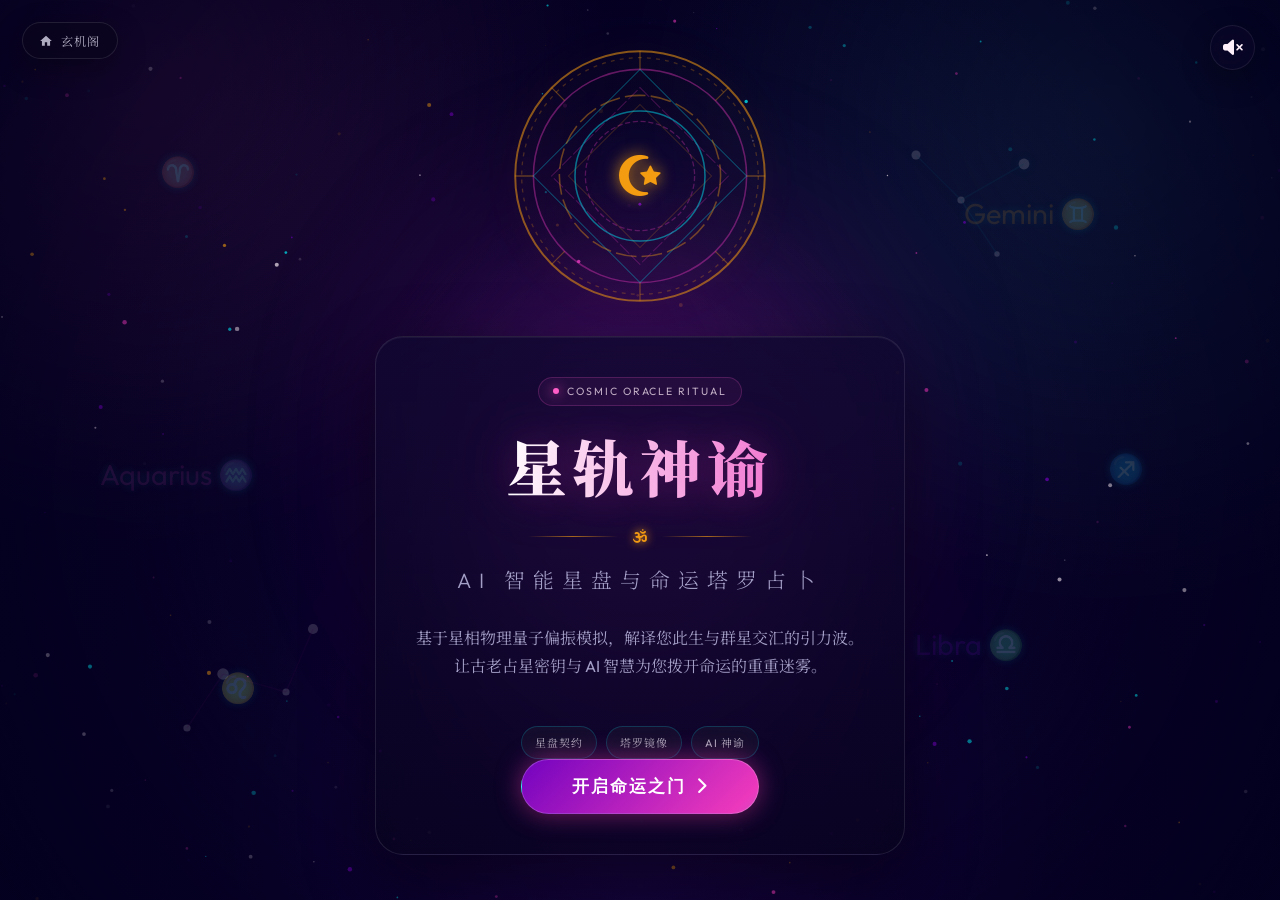
==== ai-fortune-teller/index.html @ 3effa8a4 "Add plain-language 说人话 section with probability answers Introduce shared PlainSpeak module that turn" ====
<!DOCTYPE html>
<html lang="zh-CN">
<head>
    <meta charset="UTF-8">
    <meta name="viewport" content="width=device-width, initial-scale=1.0">
    <title>星轨神谕 | AI 宇宙运势与命运之门</title>
    <!-- Google Fonts for premium typography -->
    <link rel="preconnect" href="https://fonts.googleapis.com">
    <link rel="preconnect" href="https://fonts.gstatic.com" crossorigin>
    <link href="https://fonts.googleapis.com/css2?family=Cinzel:wght@400;600;800;900&family=Noto+Serif+SC:wght@300;500;700;900&family=Outfit:wght@300;400;600;700&display=swap" rel="stylesheet">
    <!-- FontAwesome for mystical icons -->
    <link rel="stylesheet" href="https://cdnjs.cloudflare.com/ajax/libs/font-awesome/6.4.0/css/all.min.css">
    <link rel="stylesheet" href="../assets/shared-ui.css">
    <link rel="stylesheet" href="style.css">
    <link rel="stylesheet" href="../assets/atmosphere.css">
    <link rel="stylesheet" href="../assets/themes.css">
    <link rel="stylesheet" href="../assets/plain-speak.css">
</head>
<body class="theme-oracle">
    <!-- Background Canvas for Particles -->
    <canvas id="particle-canvas"></canvas>
    <div id="page-spotlight" aria-hidden="true"></div>
    <!-- Back to Home -->
    <a href="../index.html" class="back-home-btn" title="返回玄机阁主页">
        <svg width="14" height="14" viewBox="0 0 24 24" fill="currentColor"><path d="M10 20v-6h4v6h5v-8h3L12 3 2 12h3v8z"/></svg>
        <span>玄机阁</span>
    </a>

    <!-- Sound Toggle -->
    <div class="audio-control" id="audio-toggle" title="开启/关闭背景音乐">
        <i class="fa-solid fa-volume-xmark"></i>
    </div>

    <!-- Main Container -->
    <main class="app-container">

        <!-- 1. LANDING SCREEN (Premium Interactive Masterpiece) -->
        <section class="screen active" id="screen-landing">
            <!-- Floating Zodiac Runes in background -->
            <div class="floating-runes-container">
                <div class="floating-rune">♈</div>
                <div class="floating-rune"> Gemini ♊</div>
                <div class="floating-rune">♌</div>
                <div class="floating-rune"> Libra ♎</div>
                <div class="floating-rune">♐</div>
                <div class="floating-rune"> Aquarius ♒</div>
            </div>

            <!-- Floating Constellations in Background -->
            <div class="constellations-background">
                <svg class="constellation-svg c1" viewBox="0 0 100 100">
                    <circle cx="20" cy="25" r="2.5" fill="#fff" class="star-glow" />
                    <circle cx="45" cy="50" r="2" fill="#fff" />
                    <circle cx="80" cy="30" r="3" fill="#fff" class="star-glow" />
                    <circle cx="65" cy="80" r="1.5" fill="#fff" />
                    <line x1="20" y1="25" x2="45" y2="50" stroke="rgba(0, 242, 254, 0.25)" stroke-width="0.8" />
                    <line x1="45" y1="50" x2="80" y2="30" stroke="rgba(0, 242, 254, 0.25)" stroke-width="0.8" />
                    <line x1="45" y1="50" x2="65" y2="80" stroke="rgba(0, 242, 254, 0.25)" stroke-width="0.8" />
                </svg>
                <svg class="constellation-svg c2" viewBox="0 0 100 100">
                    <circle cx="15" cy="75" r="2" fill="#fff" />
                    <circle cx="35" cy="45" r="3.2" fill="#fff" class="star-glow" />
                    <circle cx="70" cy="55" r="2" fill="#fff" />
                    <circle cx="85" cy="20" r="2.8" fill="#fff" class="star-glow" />
                    <line x1="15" y1="75" x2="35" y2="45" stroke="rgba(236, 56, 188, 0.25)" stroke-width="0.8" />
                    <line x1="35" y1="45" x2="70" y2="55" stroke="rgba(236, 56, 188, 0.25)" stroke-width="0.8" />
                    <line x1="70" y1="55" x2="85" y2="20" stroke="rgba(236, 56, 188, 0.25)" stroke-width="0.8" />
                </svg>
            </div>

            <div class="glow-orb" id="landing-orb"></div>
            
            <div class="content-wrapper text-center">
                <!-- Giant interactive mystical stargate compass -->
                <div class="mystic-stargate" id="landing-stargate">
                    <svg viewBox="0 0 200 200" class="stargate-svg">
                        <!-- Outer gold border -->
                        <circle cx="100" cy="100" r="96" fill="none" stroke="rgba(243, 156, 18, 0.55)" stroke-width="1.5" />
                        <circle cx="100" cy="100" r="91" fill="none" stroke="rgba(243, 156, 18, 0.25)" stroke-width="1" stroke-dasharray="3 4" />
                        
                        <!-- Zodiac Divisions -->
                        <circle cx="100" cy="100" r="82" fill="none" stroke="rgba(236, 56, 188, 0.4)" stroke-width="1.2" />
                        <path d="M100,4 L100,18 M100,182 L100,196 M4,100 L18,100 M182,100 L196,100 M32,32 L42,42 M168,168 L158,158 M32,168 L42,158 M168,32 L158,42" stroke="rgba(243, 156, 18, 0.35)" stroke-width="1" />
                        
                        <!-- Nested Star Constellations -->
                        <polygon points="100,18 182,100 100,182 18,100" fill="none" stroke="rgba(0, 242, 254, 0.3)" stroke-width="0.8" />
                        <polygon points="100,32 168,100 100,168 32,100" fill="none" stroke="rgba(236, 56, 188, 0.25)" stroke-width="0.8" stroke-dasharray="10 2" />
                        <polygon points="100,45 155,100 100,155 45,100" fill="none" stroke="rgba(243, 156, 18, 0.2)" stroke-width="0.8" />
                        
                        <!-- Inner magical wheel -->
                        <circle cx="100" cy="100" r="62" fill="none" stroke="rgba(243, 156, 18, 0.4)" stroke-width="1.2" stroke-dasharray="16 4" />
                        <circle cx="100" cy="100" r="50" fill="none" stroke="rgba(0, 242, 254, 0.45)" stroke-width="1.2" />
                        <circle cx="100" cy="100" r="42" fill="none" stroke="rgba(236, 56, 188, 0.3)" stroke-width="1" stroke-dasharray="4 2" />
                    </svg>
                    <!-- Mystic rotating central core icon -->
                    <div class="stargate-core">
                        <i class="fa-solid fa-star-and-crescent"></i>
                    </div>
                </div>

                <!-- Glassmorphic Landing Card -->
                <div class="landing-glass-card fade-in-up">
                    <div class="page-kicker"><span class="dot"></span> COSMIC ORACLE RITUAL</div>
                    <h1 class="mystic-title">星轨神谕</h1>
                    
                    <!-- Decorative separator -->
                    <div class="mystic-separator">
                        <span class="sep-line"></span>
                        <i class="fa-solid fa-om sep-star"></i>
                        <span class="sep-line"></span>
                    </div>

                    <p class="mystic-subtitle">AI 智能星盘与命运塔罗占卜</p>
                    <div class="mystic-desc">
                        基于星相物理量子偏振模拟，解译您此生与群星交汇的引力波。<br>
                        让古老占星密钥与 AI 智慧为您拨开命运的重重迷雾。
                    </div>
                    <div class="feature-chips">
                        <span class="feature-chip">星盘契约</span>
                        <span class="feature-chip">塔罗镜像</span>
                        <span class="feature-chip">AI 神谕</span>
                    </div>
                    <button class="btn btn-mystic animate-pulse" id="btn-enter">
                        <span>开启命运之门</span>
                        <i class="fa-solid fa-chevron-right"></i>
                    </button>
                </div>
            </div>
        </section>

        <!-- 2. INPUT SCREEN -->
        <section class="screen" id="screen-input">
            <div class="content-wrapper">
                <div class="glass-card fade-in-up">
                    <div class="card-header">
                        <h2>星盘契约</h2>
                        <p class="card-subtitle">请留下您的印记，以便AI读取对应的宇宙频率</p>
                    </div>
                    <form id="fortune-form" autocomplete="off">
                        <div class="form-grid">
                            <!-- Name Input -->
                            <div class="input-group">
                                <label for="user-name">您的称呼</label>
                                <div class="input-wrapper">
                                    <i class="fa-regular fa-user input-icon"></i>
                                    <input type="text" id="user-name" placeholder="输入名字或代号" required>
                                </div>
                            </div>
                            
                            <!-- Birthdate Input -->
                            <div class="input-group">
                                <label for="birth-date">诞生之日</label>
                                <div class="input-wrapper">
                                    <i class="fa-regular fa-calendar-days input-icon"></i>
                                    <input type="date" id="birth-date" required>
                                </div>
                                <div class="zodiac-badge" id="zodiac-badge">
                                    <span id="zodiac-text">自动测算星轨...</span>
                                </div>
                            </div>
                        </div>

                        <!-- Optional question -->
                        <div class="input-group">
                            <label for="user-question">具体想问的事（可选）</label>
                            <div class="input-wrapper">
                                <i class="fa-regular fa-comment-dots input-icon"></i>
                                <input type="text" id="user-question" placeholder="例如：我今年会不会遇到真爱？">
                            </div>
                        </div>

                        <!-- Focus Area Selection -->
                        <div class="input-group focus-group">
                            <label>追寻之问（选择您最想探寻的运势领域）</label>
                            <div class="focus-selector">
                                <div class="focus-option active" data-category="general">
                                    <i class="fa-solid fa-yin-yang"></i>
                                    <span>综合运势</span>
                                </div>
                                <div class="focus-option" data-category="love">
                                    <i class="fa-solid fa-heart"></i>
                                    <span>恋爱情感</span>
                                </div>
                                <div class="focus-option" data-category="career">
                                    <i class="fa-solid fa-briefcase"></i>
                                    <span>事业学业</span>
                                </div>
                                <div class="focus-option" data-category="wealth">
                                    <i class="fa-solid fa-coins"></i>
                                    <span>财富走势</span>
                                </div>
                                <div class="focus-option" data-category="health">
                                    <i class="fa-solid fa-heart-pulse"></i>
                                    <span>健康指引</span>
                                </div>
                            </div>
                        </div>

                        <!-- Submit Button -->
                        <div class="form-actions text-center">
                            <button type="submit" class="btn btn-primary btn-glow" id="btn-submit">
                                <span>召唤星轨神谕</span>
                                <i class="fa-solid fa-infinity"></i>
                            </button>
                        </div>
                    </form>
                </div>
            </div>
        </section>

        <!-- 2.5 TALISMAN DRAWING SCREEN (New Interactive Drawing Step) -->
        <section class="screen" id="screen-draw">
            <div class="content-wrapper">
                <div class="glass-card drawing-card fade-in-up text-center">
                    <div class="card-header">
                        <h2>手书契印</h2>
                        <p class="card-subtitle">请凭直觉在圆盘中画出您的命运符号（画完才会激发光芒）</p>
                    </div>
                    
                    <!-- Large Canvas Drawing Area -->
                    <div class="talisman-canvas-wrapper">
                        <canvas id="drawing-canvas" class="drawing-canvas"></canvas>
                        <!-- Astro decorative guidewheels -->
                        <div class="canvas-guide-ring"></div>
                        <div class="canvas-center-cross"></div>
                    </div>

                    <div class="drawing-actions">
                        <button class="btn btn-secondary" id="btn-clear-canvas">
                            <i class="fa-solid fa-eraser"></i>
                            <span>重置符印</span>
                        </button>
                        <button class="btn btn-primary btn-glow" id="btn-confirm-canvas">
                            <span>灌注星能并召唤</span>
                            <i class="fa-solid fa-bolt"></i>
                        </button>
                    </div>
                </div>
            </div>
        </section>

        <!-- 3. LOADING SCREEN -->
        <section class="screen" id="screen-loading">
            <div class="content-wrapper text-center">
                <div class="loading-ritual">
                    <div class="magic-circle">
                        <!-- SVG magical path for beautiful rotating lines -->
                        <svg viewBox="0 0 200 200" width="200" height="200">
                            <circle cx="100" cy="100" r="90" fill="none" stroke="rgba(236, 56, 188, 0.4)" stroke-width="1.5" stroke-dasharray="10 5" />
                            <circle cx="100" cy="100" r="75" fill="none" stroke="rgba(115, 3, 192, 0.6)" stroke-width="1.5" stroke-dasharray="30 10 10 10" />
                            <circle cx="100" cy="100" r="60" fill="none" stroke="rgba(0, 242, 254, 0.5)" stroke-width="1" />
                            <!-- Pentagram or hexagram-like visual paths -->
                            <polygon points="100,25 165,137 35,137" fill="none" stroke="rgba(253, 239, 249, 0.3)" stroke-width="1" />
                            <polygon points="100,175 35,63 165,63" fill="none" stroke="rgba(253, 239, 249, 0.3)" stroke-width="1" />
                        </svg>
                        <div class="magic-core">
                            <i class="fa-solid fa-atom animate-spin-slow"></i>
                        </div>
                    </div>
                </div>
                
                <h3 class="loading-title">正在呼唤星辰...</h3>
                
                <div class="loading-console">
                    <div class="console-line">Ready to trace astronomical strings...</div>
                    <div class="console-line" id="console-dynamic">Initialization sequence completed.</div>
                </div>
            </div>
        </section>

        <!-- 4. RESULTS SCREEN -->
        <section class="screen" id="screen-results">
            <div class="content-wrapper results-wrapper">
                
                <!-- Main Card Layout Grid -->
                <div class="results-grid">
                    
                    <!-- Left Column: Astro Stats & Key Attributes -->
                    <div class="result-card glass-card side-panel fade-in-left">
                        <div class="zodiac-badge-large" id="res-zodiac-icon">
                            <i class="fa-solid fa-cloud-moon"></i>
                        </div>
                        <h2 class="res-user-title"><span id="res-name">探索者</span> 的星轨印记</h2>
                        <p class="res-subtitle"><span id="res-zodiac-name">白羊座</span> • <span id="res-category-name">综合运势</span></p>
                        
                        <hr class="mystic-divider">
                        
                        <!-- Lucky attributes -->
                        <div class="lucky-items">
                            <div class="lucky-item">
                                <span class="label">守护星</span>
                                <span class="val" id="res-ruler">火星</span>
                            </div>
                            <div class="lucky-item">
                                <span class="label">幸运色</span>
                                <span class="val" id="res-color">绯红</span>
                            </div>
                            <div class="lucky-item">
                                <span class="label">星轨指数</span>
                                <span class="val text-glow" id="res-number">88%</span>
                            </div>
                        </div>

                        <hr class="mystic-divider">

                        <!-- Rating bars with glows -->
                        <div class="rating-section">
                            <h3 class="section-title">今日能量共鸣</h3>
                            
                            <div class="rating-bar-group">
                                <div class="rating-header">
                                    <span>恋爱情感</span>
                                    <span id="rate-love-val">★★★★☆</span>
                                </div>
                                <div class="bar-bg"><div class="bar-fill" id="rate-love-bar" style="width: 80%"></div></div>
                            </div>
                            
                            <div class="rating-bar-group">
                                <div class="rating-header">
                                    <span>事业学业</span>
                                    <span id="rate-career-val">★★★★★</span>
                                </div>
                                <div class="bar-bg"><div class="bar-fill" id="rate-career-bar" style="width: 100%"></div></div>
                            </div>
                            
                            <div class="rating-bar-group">
                                <div class="rating-header">
                                    <span>财富走势</span>
                                    <span id="rate-wealth-val">★★★☆☆</span>
                                </div>
                                <div class="bar-bg"><div class="bar-fill" id="rate-wealth-bar" style="width: 60%"></div></div>
                            </div>
                            
                            <div class="rating-bar-group">
                                <div class="rating-header">
                                    <span>身体健康</span>
                                    <span id="rate-health-val">★★★★☆</span>
                                </div>
                                <div class="bar-bg"><div class="bar-fill" id="rate-health-bar" style="width: 75%"></div></div>
                            </div>
                        </div>
                    </div>

                    <!-- Center Column: Tarot Draw Section -->
                    <div class="result-card glass-card tarot-panel text-center fade-in-up">
                        <h3 class="section-title"><i class="fa-solid fa-cards"></i> 命运之镜 • 塔罗指引</h3>
                        <p class="section-subtitle">随机抽取的共鸣塔罗牌，预示当前能量状态</p>
                        
                        <!-- 3-Card Selection Container (3D Flip Effects) -->
                        <div class="tarot-cards-selection" id="tarot-cards-group">
                            <!-- Card 1 -->
                            <div class="tarot-card-container" data-card-index="0">
                                <div class="tarot-card">
                                    <div class="tarot-card-back">
                                        <div class="card-back-pattern">
                                            <div class="tarot-logo">
                                                <i class="fa-solid fa-wand-magic-sparkles"></i>
                                            </div>
                                        </div>
                                    </div>
                                    <div class="tarot-card-front">
                                        <div class="tarot-image-placeholder">
                                            <!-- Procedural Canvas -->
                                        </div>
                                        <div class="tarot-info">
                                            <h4>卡牌 I</h4>
                                            <span class="tarot-state">正位</span>
                                        </div>
                                    </div>
                                </div>
                            </div>
                            
                            <!-- Card 2 -->
                            <div class="tarot-card-container" data-card-index="1">
                                <div class="tarot-card">
                                    <div class="tarot-card-back">
                                        <div class="card-back-pattern">
                                            <div class="tarot-logo">
                                                <i class="fa-solid fa-wand-magic-sparkles"></i>
                                            </div>
                                        </div>
                                    </div>
                                    <div class="tarot-card-front">
                                        <div class="tarot-image-placeholder">
                                            <!-- Procedural Canvas -->
                                        </div>
                                        <div class="tarot-info">
                                            <h4>卡牌 II</h4>
                                            <span class="tarot-state">正位</span>
                                        </div>
                                    </div>
                                </div>
                            </div>

                            <!-- Card 3 -->
                            <div class="tarot-card-container" data-card-index="2">
                                <div class="tarot-card">
                                    <div class="tarot-card-back">
                                        <div class="card-back-pattern">
                                            <div class="tarot-logo">
                                                <i class="fa-solid fa-wand-magic-sparkles"></i>
                                            </div>
                                        </div>
                                    </div>
                                    <div class="tarot-card-front">
                                        <div class="tarot-image-placeholder">
                                            <!-- Procedural Canvas -->
                                        </div>
                                        <div class="tarot-info">
                                            <h4>卡牌 III</h4>
                                            <span class="tarot-state">正位</span>
                                        </div>
                                    </div>
                                </div>
                            </div>
                        </div>
                        
                        <p class="tarot-prompt" id="tarot-prompt-text">感应内心共鸣，点击选择一张命运塔罗</p>
                    </div>

                    <!-- Right Column: AI Oracle Output -->
                    <div class="result-card glass-card oracle-panel fade-in-right">
                        <div class="panel-header">
                            <i class="fa-solid fa-microchip"></i>
                            <h3>AI 命运神谕</h3>
                        </div>
                        <div class="oracle-output-container">
                            <div class="plain-speak-wrap" id="plain-speak-output"></div>
                            <!-- Typewriter effect content container -->
                            <div class="oracle-text" id="oracle-text-output"></div>
                            <span class="cursor" id="oracle-cursor">|</span>
                        </div>
                    </div>
                </div>

                <!-- Footer Operations -->
                <div class="results-actions text-center fade-in-up">
                    <button class="btn btn-secondary" id="btn-restart">
                        <i class="fa-solid fa-arrow-rotate-left"></i>
                        <span>重新测算</span>
                    </button>
                    <button class="btn btn-primary btn-glow" id="btn-share">
                        <i class="fa-solid fa-share-nodes"></i>
                        <span>保存星轨印记</span>
                    </button>
                </div>
            </div>
        </section>

    </main>

    <!-- Background music loader (Mystical cosmic pad/ambient loop) -->
    <audio id="bg-music" loop src="https://www.soundhelix.com/examples/mp3/SoundHelix-Song-1.mp3" preload="auto"></audio>

    <script src="../assets/atmosphere.js"></script>
    <script src="../assets/plain-speak.js"></script>
    <script src="particles.js"></script>
    <script src="app.js"></script>
</body>
</html>
---- assets/shared-ui.css ----
.back-home-btn {
    position: fixed;
    top: 22px;
    left: 22px;
    z-index: 120;
    display: inline-flex;
    align-items: center;
    gap: 8px;
    padding: 9px 16px;
    border-radius: 999px;
    border: 1px solid rgba(255, 255, 255, 0.1);
    background: rgba(10, 6, 28, 0.62);
    backdrop-filter: blur(16px);
    color: rgba(240, 236, 255, 0.72);
    text-decoration: none;
    font-size: 0.76rem;
    letter-spacing: 0.1em;
    box-shadow: 0 10px 30px rgba(0, 0, 0, 0.28);
    transition: transform 0.28s ease, border-color 0.28s ease, color 0.28s ease, box-shadow 0.28s ease;
}

.back-home-btn:hover {
    transform: translateX(-3px);
    color: #ffe7a8;
    border-color: rgba(232, 200, 114, 0.35);
    box-shadow: 0 12px 34px rgba(232, 200, 114, 0.16);
}

.back-home-btn:focus-visible {
    outline: 2px solid #ffe7a8;
    outline-offset: 4px;
}

@media (max-width: 700px) {
    .back-home-btn {
        top: 14px;
        left: 14px;
        padding: 8px 12px;
        font-size: 0.7rem;
    }
}
---- ai-fortune-teller/style.css ----
/* Style definitions for Star Orbit Oracle - AI Fortune Teller */

:root {
    --bg-dark: #03001e;
    --bg-medium: #0c0628;
    --primary: #ec38bc;
    --secondary: #7303c0;
    --accent: #00f2fe;
    --text-light: #fdeff9;
    --text-muted: #a49fc6;
    --gold: #f39c12;
    --glow-primary: 0 0 15px rgba(236, 56, 188, 0.6);
    --glow-accent: 0 0 15px rgba(0, 242, 254, 0.6);
    --glow-secondary: 0 0 20px rgba(115, 3, 192, 0.5);
    --glass-bg: rgba(12, 6, 40, 0.55);
    --glass-border: rgba(255, 255, 255, 0.08);
}

* {
    margin: 0;
    padding: 0;
    box-sizing: border-box;
    user-select: none;
}

body {
    background-color: var(--bg-dark);
    background: radial-gradient(ellipse at bottom, #0f0534 0%, var(--bg-dark) 100%);
    color: var(--text-light);
    font-family: 'Outfit', 'Noto Serif SC', -apple-system, BlinkMacSystemFont, "Segoe UI", Roboto, sans-serif;
    min-height: 100vh;
    overflow-x: hidden;
    position: relative;
}

/* Cosmic vignette overlay shading the edges for a mysterious feel */
body::after {
    content: '';
    position: fixed;
    top: 0;
    left: 0;
    width: 100vw;
    height: 100vh;
    background: radial-gradient(circle, transparent 40%, rgba(3, 0, 30, 0.85) 100%);
    z-index: 1;
    pointer-events: none;
}

/* Background Particle Canvas */
#particle-canvas {
    position: fixed;
    top: 0;
    left: 0;
    width: 100vw;
    height: 100vh;
    z-index: 0;
    pointer-events: auto; /* Particle canvas handles mouse movement */
}

/* Audio control styling */
.audio-control {
    position: fixed;
    top: 25px;
    right: 25px;
    width: 45px;
    height: 45px;
    border-radius: 50%;
    background: var(--glass-bg);
    border: 1px solid var(--glass-border);
    display: flex;
    justify-content: center;
    align-items: center;
    cursor: pointer;
    z-index: 100;
    transition: all 0.3s ease;
    box-shadow: 0 4px 15px rgba(0, 0, 0, 0.3);
}

.audio-control:hover {
    border-color: var(--accent);
    box-shadow: var(--glow-accent);
    transform: scale(1.05);
}

.audio-control i {
    color: var(--text-light);
    font-size: 1.1rem;
    transition: all 0.3s;
}

.audio-control:hover i {
    color: var(--accent);
}

/* Main App Container */
.app-container {
    position: relative;
    width: 100%;
    min-height: 100vh;
    display: flex;
    justify-content: center;
    align-items: center;
    z-index: 5;
    padding: 20px;
}

/* Screen States System */
.screen {
    display: none;
    opacity: 0;
    width: 100%;
    max-width: 1200px;
    transition: opacity 0.8s ease-in-out, transform 0.8s ease-in-out;
    transform: scale(0.96) translateY(10px);
}

.screen.active {
    display: flex;
    flex-direction: column;
    justify-content: center;
    align-items: center;
    opacity: 1;
    transform: scale(1) translateY(0);
}

.content-wrapper {
    width: 100%;
    padding: 20px;
    display: flex;
    flex-direction: column;
    align-items: center;
}

.text-center {
    text-align: center;
}

/* Glow Orb Background Elements */
.glow-orb {
    position: absolute;
    border-radius: 50%;
    filter: blur(100px);
    z-index: -1;
    opacity: 0.35;
    pointer-events: none;
}

#landing-orb {
    width: 400px;
    height: 400px;
    background: radial-gradient(circle, var(--secondary) 0%, var(--primary) 100%);
    top: 50%;
    left: 50%;
    transform: translate(-50%, -50%);
    animation: pulse-glow 8s infinite alternate;
}

@keyframes pulse-glow {
    0% { transform: translate(-50%, -50%) scale(1); opacity: 0.25; }
    100% { transform: translate(-50%, -50%) scale(1.2); opacity: 0.45; }
}

/* 1. LANDING SCREEN DESIGN */
.mystic-emblem {
    position: relative;
    width: 160px;
    height: 160px;
    margin-bottom: 30px;
    display: flex;
    justify-content: center;
    align-items: center;
}

.emblem-ring {
    position: absolute;
    border: 1px solid transparent;
    border-radius: 50%;
}

.ring-outer {
    width: 100%;
    height: 100%;
    border-color: rgba(236, 56, 188, 0.25);
    border-top-color: var(--primary);
    border-bottom-color: var(--primary);
    animation: spin-clockwise 20s linear infinite;
}

.ring-middle {
    width: 80%;
    height: 80%;
    border-color: rgba(0, 242, 254, 0.2);
    border-left-color: var(--accent);
    border-right-color: var(--accent);
    animation: spin-counter-clockwise 15s linear infinite;
}

.ring-inner {
    width: 60%;
    height: 60%;
    border: 1px dashed rgba(253, 239, 249, 0.3);
    animation: spin-clockwise 10s linear infinite;
}

.emblem-core {
    font-size: 2.2rem;
    color: var(--text-light);
    text-shadow: var(--glow-primary);
    animation: core-glow 3s ease-in-out infinite alternate;
}

@keyframes spin-clockwise {
    0% { transform: rotate(0deg); }
    100% { transform: rotate(360deg); }
}

@keyframes spin-counter-clockwise {
    0% { transform: rotate(0deg); }
    100% { transform: rotate(-360deg); }
}

@keyframes core-glow {
    0% { transform: scale(0.9); text-shadow: 0 0 10px var(--primary); }
    100% { transform: scale(1.1); text-shadow: 0 0 25px var(--accent), 0 0 5px #fff; }
}

.mystic-title {
    font-family: 'Cinzel', 'Noto Serif SC', serif;
    font-size: 3.8rem;
    font-weight: 900;
    letter-spacing: 6px;
    background: linear-gradient(to right, #ffffff 10%, #ec38bc 50%, #00f2fe 90%);
    background-size: 200% auto;
    -webkit-background-clip: text;
    -webkit-text-fill-color: transparent;
    animation: shine-text 5s linear infinite;
    margin-bottom: 10px;
    text-shadow: 0 0 40px rgba(236, 56, 188, 0.15);
}

.mystic-subtitle {
    font-size: 1.3rem;
    font-weight: 300;
    letter-spacing: 8px;
    color: var(--text-muted);
    text-transform: uppercase;
    margin-bottom: 30px;
}

.mystic-desc {
    font-size: 1rem;
    line-height: 1.8;
    color: var(--text-muted);
    margin-bottom: 45px;
    max-width: 600px;
}

@keyframes shine-text {
    to { background-position: 200% center; }
}

/* BUTTON SYSTEMS */
.btn {
    position: relative;
    padding: 14px 40px;
    font-size: 1.05rem;
    font-weight: 600;
    letter-spacing: 2px;
    border-radius: 30px;
    border: none;
    cursor: pointer;
    transition: all 0.4s cubic-bezier(0.165, 0.84, 0.44, 1);
    outline: none;
    overflow: hidden;
    display: inline-flex;
    align-items: center;
    justify-content: center;
    gap: 10px;
}

.btn-primary {
    background: linear-gradient(135deg, var(--secondary) 0%, var(--primary) 100%);
    color: var(--text-light);
    box-shadow: var(--glow-primary), 0 4px 15px rgba(0, 0, 0, 0.4);
}

.btn-primary::before {
    content: '';
    position: absolute;
    top: 0;
    left: -100%;
    width: 100%;
    height: 100%;
    background: linear-gradient(90deg, transparent, rgba(255, 255, 255, 0.25), transparent);
    transition: all 0.6s ease;
}

.btn-primary:hover::before {
    left: 100%;
}

.btn-primary:hover {
    transform: translateY(-3px) scale(1.02);
    box-shadow: 0 0 25px var(--primary), 0 0 10px var(--accent);
}

.btn-secondary {
    background: var(--glass-bg);
    border: 1px solid var(--glass-border);
    color: var(--text-light);
}

.btn-secondary:hover {
    border-color: var(--accent);
    color: var(--accent);
    box-shadow: var(--glow-accent);
    transform: translateY(-2px);
}

.animate-pulse {
    animation: button-pulse 2s infinite alternate;
}

@keyframes button-pulse {
    0% { box-shadow: 0 0 10px rgba(236, 56, 188, 0.4); }
    100% { box-shadow: 0 0 25px rgba(236, 56, 188, 0.8), 0 0 8px rgba(0, 242, 254, 0.5); }
}

/* 2. GLASS CARD FORM DESIGN */
.glass-card {
    background: var(--glass-bg);
    border: 1px solid var(--glass-border);
    backdrop-filter: blur(20px);
    -webkit-backdrop-filter: blur(20px);
    border-radius: 24px;
    padding: 40px;
    width: 100%;
    box-shadow: 0 15px 45px rgba(0, 0, 0, 0.5);
    z-index: 10;
}

.card-header {
    text-align: center;
    margin-bottom: 35px;
}

.card-header h2 {
    font-family: 'Cinzel', 'Noto Serif SC', serif;
    font-size: 2.2rem;
    font-weight: 700;
    letter-spacing: 4px;
    color: var(--text-light);
    text-shadow: var(--glow-accent);
    margin-bottom: 8px;
}

.card-subtitle {
    color: var(--text-muted);
    font-size: 0.95rem;
}

.form-grid {
    display: grid;
    grid-template-columns: 1fr 1fr;
    gap: 30px;
    margin-bottom: 30px;
}

.input-group {
    display: flex;
    flex-direction: column;
    gap: 10px;
}

.input-group label {
    font-size: 0.95rem;
    font-weight: 600;
    color: var(--text-muted);
    letter-spacing: 1px;
}

.input-wrapper {
    position: relative;
    display: flex;
    align-items: center;
}

.input-wrapper input {
    width: 100%;
    padding: 15px 15px 15px 45px;
    background: rgba(3, 0, 30, 0.6);
    border: 1px solid rgba(255, 255, 255, 0.1);
    border-radius: 12px;
    color: var(--text-light);
    font-size: 1rem;
    font-family: inherit;
    transition: all 0.3s ease;
}

.input-wrapper input:focus {
    outline: none;
    border-color: var(--accent);
    box-shadow: 0 0 15px rgba(0, 242, 254, 0.3);
    background: rgba(3, 0, 30, 0.8);
}

.input-icon {
    position: absolute;
    left: 18px;
    color: var(--text-muted);
    font-size: 1.1rem;
    transition: all 0.3s ease;
}

.input-wrapper input:focus + .input-icon {
    color: var(--accent);
}

.zodiac-badge {
    margin-top: 8px;
    align-self: flex-start;
    padding: 4px 12px;
    background: rgba(115, 3, 192, 0.2);
    border: 1px solid rgba(115, 3, 192, 0.4);
    border-radius: 20px;
    font-size: 0.85rem;
    color: var(--accent);
    display: flex;
    align-items: center;
    gap: 6px;
    transition: all 0.3s ease;
}

.zodiac-badge.detected {
    background: rgba(0, 242, 254, 0.15);
    border-color: var(--accent);
    color: #fff;
    text-shadow: var(--glow-accent);
}

/* Custom Zodiac selector in form */
.focus-group {
    margin-top: 10px;
    margin-bottom: 40px;
}

.focus-selector {
    display: grid;
    grid-template-columns: repeat(5, 1fr);
    gap: 15px;
}

.focus-option {
    background: rgba(3, 0, 30, 0.5);
    border: 1px solid rgba(255, 255, 255, 0.08);
    border-radius: 16px;
    padding: 20px 10px;
    display: flex;
    flex-direction: column;
    align-items: center;
    gap: 12px;
    cursor: pointer;
    transition: all 0.3s cubic-bezier(0.165, 0.84, 0.44, 1);
}

.focus-option i {
    font-size: 1.6rem;
    color: var(--text-muted);
    transition: all 0.3s ease;
}

.focus-option span {
    font-size: 0.9rem;
    font-weight: 500;
    color: var(--text-muted);
    transition: all 0.3s ease;
}

.focus-option:hover {
    transform: translateY(-5px);
    border-color: rgba(236, 56, 188, 0.4);
    background: rgba(12, 6, 40, 0.8);
}

.focus-option.active {
    background: rgba(115, 3, 192, 0.25);
    border-color: var(--primary);
    box-shadow: 0 0 15px rgba(236, 56, 188, 0.2);
}

.focus-option.active i {
    color: var(--primary);
    text-shadow: var(--glow-primary);
}

.focus-option.active span {
    color: var(--text-light);
    font-weight: 600;
}

/* 3. LOADING STATE - RITUAL RINGS */
.loading-ritual {
    position: relative;
    width: 240px;
    height: 240px;
    margin-bottom: 40px;
    display: flex;
    justify-content: center;
    align-items: center;
}

.magic-circle {
    position: relative;
    width: 100%;
    height: 100%;
}

/* Magic Circle Individual SVG Layers Rotation */
.magic-circle svg {
    position: absolute;
    top: 0;
    left: 0;
    width: 100%;
    height: 100%;
    filter: drop-shadow(0 0 10px var(--primary));
}

.magic-circle svg circle,
.magic-circle svg polygon {
    transform-origin: 100px 100px;
}

.magic-circle svg circle:nth-of-type(1) {
    animation: spin-clockwise 28s linear infinite;
}

.magic-circle svg circle:nth-of-type(2) {
    animation: spin-counter-clockwise 18s linear infinite;
}

.magic-circle svg circle:nth-of-type(3) {
    animation: spin-clockwise 38s linear infinite;
}

.magic-circle svg polygon:nth-of-type(1) {
    animation: spin-clockwise 15s linear infinite;
}

.magic-circle svg polygon:nth-of-type(2) {
    animation: spin-counter-clockwise 11s linear infinite;
}

.magic-core {
    position: absolute;
    top: 50%;
    left: 50%;
    transform: translate(-50%, -50%);
    font-size: 3rem;
    color: var(--accent);
    text-shadow: var(--glow-accent);
}

.animate-spin-slow {
    animation: spin-clockwise 8s linear infinite;
}

.loading-title {
    font-family: 'Cinzel', 'Noto Serif SC', serif;
    font-size: 1.8rem;
    font-weight: 600;
    letter-spacing: 4px;
    color: #fff;
    margin-bottom: 20px;
    text-shadow: var(--glow-primary);
}

.loading-console {
    background: rgba(3, 0, 30, 0.8);
    border: 1px solid rgba(255, 255, 255, 0.05);
    border-radius: 10px;
    padding: 15px 30px;
    width: 100%;
    max-width: 500px;
    font-family: monospace;
    font-size: 0.85rem;
    color: var(--accent);
    text-align: left;
    height: 90px;
    overflow: hidden;
    box-shadow: inset 0 0 10px rgba(0, 0, 0, 0.8);
}

.console-line {
    margin-bottom: 8px;
    opacity: 0.7;
    animation: console-fade-in 0.3s forwards;
    white-space: nowrap;
    overflow: hidden;
    text-overflow: ellipsis;
}

.console-line:last-child {
    opacity: 1;
    color: var(--primary);
    font-weight: bold;
}

@keyframes console-fade-in {
    from { opacity: 0; transform: translateY(5px); }
    to { opacity: 1; transform: translateY(0); }
}

/* 4. RESULTS SECTION DESIGN */
.results-wrapper {
    max-width: 1200px;
    gap: 35px;
}

.results-grid {
    display: grid;
    grid-template-columns: 320px 380px 1fr;
    gap: 25px;
    width: 100%;
}

.result-card {
    display: flex;
    flex-direction: column;
    min-height: 520px;
    padding: 30px;
}

.mystic-divider {
    border: 0;
    height: 1px;
    background: linear-gradient(to right, transparent, rgba(255, 255, 255, 0.15), transparent);
    margin: 20px 0;
}

.section-title {
    font-family: 'Cinzel', 'Noto Serif SC', serif;
    font-size: 1.25rem;
    letter-spacing: 2px;
    color: #fff;
    margin-bottom: 15px;
    display: flex;
    align-items: center;
    justify-content: center;
    gap: 8px;
}

.section-subtitle {
    font-size: 0.85rem;
    color: var(--text-muted);
    margin-top: -10px;
    margin-bottom: 25px;
}

/* Left Panel - User Info and Ratings */
.side-panel {
    align-items: center;
    text-align: center;
}

.zodiac-badge-large {
    width: 80px;
    height: 80px;
    background: linear-gradient(135deg, rgba(115, 3, 192, 0.3) 0%, rgba(236, 56, 188, 0.3) 100%);
    border: 1px solid var(--primary);
    border-radius: 50%;
    display: flex;
    justify-content: center;
    align-items: center;
    font-size: 2.2rem;
    color: #fff;
    box-shadow: var(--glow-primary);
    margin-bottom: 20px;
    animation: float 4s ease-in-out infinite;
}

@keyframes float {
    0% { transform: translateY(0); }
    50% { transform: translateY(-8px); }
    100% { transform: translateY(0); }
}

.res-user-title {
    font-size: 1.4rem;
    font-weight: 700;
    color: #fff;
    margin-bottom: 5px;
}

.res-subtitle {
    font-size: 0.9rem;
    color: var(--accent);
    font-weight: 600;
}

.lucky-items {
    width: 100%;
    display: flex;
    justify-content: space-around;
    gap: 10px;
}

.lucky-item {
    display: flex;
    flex-direction: column;
    gap: 6px;
}

.lucky-item .label {
    font-size: 0.8rem;
    color: var(--text-muted);
}

.lucky-item .val {
    font-size: 0.95rem;
    font-weight: 700;
    color: #fff;
}

.text-glow {
    text-shadow: var(--glow-accent);
    color: var(--accent) !important;
}

.rating-section {
    width: 100%;
    text-align: left;
}

.rating-section .section-title {
    justify-content: flex-start;
    font-size: 1.1rem;
    margin-bottom: 20px;
}

.rating-bar-group {
    margin-bottom: 16px;
}

.rating-header {
    display: flex;
    justify-content: space-between;
    font-size: 0.85rem;
    margin-bottom: 6px;
}

.rating-header span:first-child {
    color: var(--text-muted);
}

.rating-header span:last-child {
    color: var(--gold);
    letter-spacing: 1px;
}

.bar-bg {
    width: 100%;
    height: 6px;
    background: rgba(255, 255, 255, 0.05);
    border-radius: 3px;
    overflow: hidden;
}

.bar-fill {
    height: 100%;
    background: linear-gradient(90deg, var(--secondary), var(--primary));
    border-radius: 3px;
    box-shadow: 0 0 8px var(--primary);
    transition: width 1.5s ease-out;
}

/* Center Panel - Tarot Card system */
.tarot-panel {
    justify-content: flex-start;
}

.tarot-cards-selection {
    display: flex;
    justify-content: center;
    align-items: center;
    gap: 12px;
    width: 100%;
    margin: 20px auto;
}

.tarot-card-container {
    perspective: 1000px;
    width: 105px;
    height: 180px;
    cursor: pointer;
    transition: all 0.5s cubic-bezier(0.19, 1, 0.22, 1);
}

/* Card Selection States */
.tarot-card-container.dimmed {
    opacity: 0.25;
    pointer-events: none;
    transform: scale(0.9) translateY(8px);
    filter: blur(0.8px);
}

.tarot-card-container.selected {
    transform: scale(1.08) translateY(-8px);
    box-shadow: 0 0 25px rgba(0, 242, 254, 0.45);
}

.tarot-card {
    position: relative;
    width: 100%;
    height: 100%;
    transform-style: preserve-3d;
    transition: transform 0.9s cubic-bezier(0.175, 0.885, 0.32, 1.25);
}

.tarot-card.flipped {
    transform: rotateY(180deg);
}

.tarot-card-back,
.tarot-card-front {
    position: absolute;
    width: 100%;
    height: 100%;
    backface-visibility: hidden;
    border-radius: 10px;
    border: 1.5px solid rgba(243, 156, 18, 0.45);
    box-shadow: 0 6px 18px rgba(0, 0, 0, 0.65);
    overflow: hidden;
}

.tarot-card-back {
    background: radial-gradient(circle, #1a0f3b 0%, #080318 100%);
    display: flex;
    justify-content: center;
    align-items: center;
}

.card-back-pattern {
    width: calc(100% - 10px);
    height: calc(100% - 10px);
    border: 1.5px solid rgba(243, 156, 18, 0.45);
    border-radius: 8px;
    position: relative;
    display: flex;
    justify-content: center;
    align-items: center;
    background-image: 
        radial-gradient(circle, rgba(115, 3, 192, 0.12) 15%, transparent 20%),
        radial-gradient(circle, rgba(0, 242, 254, 0.08) 12%, transparent 16%);
    background-size: 20px 20px;
    background-position: 0 0, 10px 10px;
    box-shadow: inset 0 0 15px rgba(0, 0, 0, 0.95);
}

/* Gold dashed ring rotating clockwise */
.card-back-pattern::before {
    content: '';
    position: absolute;
    width: 80%;
    height: 80%;
    border: 1px dashed rgba(243, 156, 18, 0.35);
    border-radius: 50%;
    animation: spin-clockwise 25s linear infinite;
    box-shadow: 0 0 10px rgba(243, 156, 18, 0.15);
}

/* Cyan half-ring rotating counter-clockwise */
.card-back-pattern::after {
    content: '';
    position: absolute;
    width: 60%;
    height: 60%;
    border: 1px solid rgba(0, 242, 254, 0.35);
    border-radius: 50%;
    border-left-color: transparent;
    border-right-color: transparent;
    animation: spin-counter-clockwise 15s linear infinite;
    box-shadow: inset 0 0 8px rgba(0, 242, 254, 0.15);
}

.tarot-logo {
    font-size: 1.6rem;
    color: var(--gold);
    text-shadow: 0 0 10px var(--gold);
}

.tarot-card-front {
    background: #0d0926;
    transform: rotateY(180deg);
    display: flex;
    flex-direction: column;
    padding: 6px;
}

/* Tarot artwork rendered dynamically */
.tarot-image-placeholder {
    width: 100%;
    height: 115px;
    border-radius: 8px;
    overflow: hidden;
    position: relative;
    background: #02010a;
}

.tarot-canvas-art {
    width: 100%;
    height: 100%;
    display: block;
}

.tarot-info {
    padding: 6px 2px 2px;
    display: flex;
    flex-direction: column;
    gap: 2px;
    align-items: center;
}

.tarot-info h4 {
    font-family: 'Cinzel', 'Noto Serif SC', serif;
    font-size: 0.72rem;
    color: var(--gold);
    font-weight: 700;
    white-space: nowrap;
    overflow: hidden;
    text-overflow: ellipsis;
    max-width: 90px;
}

.tarot-state {
    font-size: 0.65rem;
    padding: 1px 6px;
    border-radius: 8px;
    background: rgba(255, 255, 255, 0.08);
    color: var(--text-muted);
}

.tarot-state.reversed {
    color: var(--primary);
    background: rgba(236, 56, 188, 0.15);
}

.tarot-prompt {
    font-size: 0.85rem;
    color: var(--accent);
    margin-top: 15px;
    animation: flash 1.5s infinite alternate;
}

@keyframes flash {
    0% { opacity: 0.4; }
    100% { opacity: 1; text-shadow: var(--glow-accent); }
}

/* Right Panel - AI Oracle Divination Output */
.oracle-panel {
    justify-content: flex-start;
}

.oracle-panel .panel-header {
    display: flex;
    align-items: center;
    gap: 10px;
    margin-bottom: 20px;
    border-bottom: 1px solid rgba(255, 255, 255, 0.05);
    padding-bottom: 15px;
}

.oracle-panel .panel-header i {
    color: var(--accent);
    font-size: 1.4rem;
    text-shadow: var(--glow-accent);
}

.oracle-panel .panel-header h3 {
    font-family: 'Cinzel', 'Noto Serif SC', serif;
    font-size: 1.3rem;
    color: #fff;
}

.oracle-output-container {
    flex-grow: 1;
    position: relative;
    font-size: 0.95rem;
    line-height: 1.8;
    color: #e2dff5;
    overflow-y: auto;
    max-height: 420px;
    padding-right: 8px;
}

/* Scrollbar customization */
.oracle-output-container::-webkit-scrollbar {
    width: 4px;
}

.oracle-output-container::-webkit-scrollbar-track {
    background: transparent;
}

.oracle-output-container::-webkit-scrollbar-thumb {
    background: rgba(255, 255, 255, 0.1);
    border-radius: 2px;
}

.oracle-text {
    display: inline;
    white-space: pre-line;
}

.cursor {
    display: inline-block;
    width: 2px;
    animation: cursor-blink 0.8s infinite;
    color: var(--accent);
    font-weight: bold;
}

@keyframes cursor-blink {
    0%, 100% { opacity: 0; }
    50% { opacity: 1; }
}

.results-actions {
    margin-top: 15px;
    display: flex;
    justify-content: center;
    gap: 20px;
    width: 100%;
}

/* ENTER ANIMATIONS */
.fade-in-up {
    animation: fadeInUp 0.8s forwards cubic-bezier(0.19, 1, 0.22, 1);
}

.fade-in-left {
    animation: fadeInLeft 0.8s forwards cubic-bezier(0.19, 1, 0.22, 1);
}

.fade-in-right {
    animation: fadeInRight 0.8s forwards cubic-bezier(0.19, 1, 0.22, 1);
}

@keyframes fadeInUp {
    from { opacity: 0; transform: translateY(30px); }
    to { opacity: 1; transform: translateY(0); }
}

@keyframes fadeInLeft {
    from { opacity: 0; transform: translateX(-30px); }
    to { opacity: 1; transform: translateX(0); }
}

@keyframes fadeInRight {
    from { opacity: 0; transform: translateX(30px); }
    to { opacity: 1; transform: translateX(0); }
}

/* Responsive Breakpoints & Mobile Optimization */
@media (max-width: 1024px) {
    .results-grid {
        display: flex;
        flex-direction: column;
        gap: 20px;
    }
    
    .result-card {
        min-height: auto;
        padding: 25px;
    }
    
    /* Reorder Results panel for mobile usability */
    .side-panel {
        order: 3; /* Astro & Energy bars go to the bottom */
    }
    
    .tarot-panel {
        order: 1; /* Tarot Card choice is displayed first */
    }
    
    .oracle-panel {
        order: 2; /* AI typed divine speech displays second */
    }
}

@media (max-width: 768px) {
    .form-grid {
        grid-template-columns: 1fr;
        gap: 20px;
    }
    
    .focus-selector {
        grid-template-columns: repeat(3, 1fr);
        gap: 10px;
    }
    
    .mystic-title {
        font-size: 2.8rem;
        letter-spacing: 4px;
    }
    
    .mystic-subtitle {
        font-size: 1.1rem;
        letter-spacing: 5px;
    }
    
    .glass-card {
        padding: 24px 20px;
    }
    
    /* Reposition Audio Toggle on smaller viewports */
    .audio-control {
        top: 15px;
        right: 15px;
        width: 38px;
        height: 38px;
    }
    
    .audio-control i {
        font-size: 0.95rem;
    }
}

@media (max-width: 480px) {
    .focus-selector {
        grid-template-columns: repeat(2, 1fr);
    }
    
    .mystic-title {
        font-size: 2.1rem;
        letter-spacing: 3px;
    }
    
    .mystic-subtitle {
        font-size: 0.9rem;
        letter-spacing: 3px;
    }
    
    .mystic-desc {
        font-size: 0.9rem;
        margin-bottom: 30px;
    }
    
    .loading-ritual {
        width: 170px;
        height: 170px;
        margin-bottom: 30px;
    }
    
    .loading-title {
        font-size: 1.4rem;
    }
    
    .loading-console {
        padding: 10px 15px;
        font-size: 0.78rem;
        height: 80px;
    }
    
    .results-actions {
        flex-direction: column;
        gap: 12px;
    }
    
    .btn {
        width: 100%;
        padding: 12px 30px;
        font-size: 0.95rem;
    }
    
    .result-card {
        padding: 20px 15px;
    }
    
    .lucky-items {
        gap: 5px;
    }
    
    .lucky-item .val {
        font-size: 0.85rem;
    }
    
    .oracle-output-container {
        font-size: 0.88rem;
        max-height: 340px;
    }
    
    .oracle-panel .panel-header h3 {
        font-size: 1.1rem;
    }
}

/* Adjust card scaling on extremely narrow screens (iPhone SE, 320px-360px widths) */
@media (max-width: 380px) {
    .tarot-cards-selection {
        gap: 8px;
    }

    .tarot-card-container {
        width: 90px;
        height: 155px;
    }
    
    .card-back-pattern {
        width: calc(100% - 6px);
        height: calc(100% - 6px);
    }
    
    .tarot-image-placeholder {
        height: 96px;
    }
    
    .tarot-info {
        padding: 4px 1px;
    }
    
    .tarot-info h4 {
        font-size: 0.62rem;
        max-width: 82px;
    }
    
    .tarot-state {
        font-size: 0.58rem;
        padding: 0px 4px;
    }
}

/* Redesigned Mystical Stargate & Landing Aesthetics */
.floating-runes-container {
    position: absolute;
    top: 0;
    left: 0;
    width: 100%;
    height: 100%;
    overflow: hidden;
    pointer-events: none;
    z-index: 1;
}

.floating-rune {
    position: absolute;
    font-size: 1.8rem;
    color: rgba(0, 242, 254, 0.15);
    text-shadow: 0 0 10px rgba(0, 242, 254, 0.1);
    font-family: 'Outfit', sans-serif;
    pointer-events: none;
    will-change: transform, opacity;
}

.floating-rune:nth-child(1) { top: 15%; left: 10%; animation: float-slow 12s infinite alternate ease-in-out; color: rgba(236, 56, 188, 0.12); }
.floating-rune:nth-child(2) { top: 20%; right: 12%; animation: float-slow 18s infinite alternate-reverse ease-in-out; color: rgba(243, 156, 18, 0.12); }
.floating-rune:nth-child(3) { bottom: 20%; left: 15%; animation: float-slow 15s infinite alternate ease-in-out; color: rgba(0, 242, 254, 0.15); }
.floating-rune:nth-child(4) { bottom: 25%; right: 18%; animation: float-slow 14s infinite alternate-reverse ease-in-out; color: rgba(115, 3, 192, 0.15); }
.floating-rune:nth-child(5) { top: 50%; right: 8%; animation: float-slow 20s infinite alternate ease-in-out; color: rgba(253, 239, 249, 0.12); }
.floating-rune:nth-child(6) { bottom: 45%; left: 5%; animation: float-slow 16s infinite alternate-reverse ease-in-out; color: rgba(236, 56, 188, 0.1); }

@keyframes float-slow {
    0% { transform: translateY(0) rotate(0deg); opacity: 0.3; }
    50% { opacity: 0.75; }
    100% { transform: translateY(-30px) rotate(360deg); opacity: 0.3; }
}

.mystic-stargate {
    position: relative;
    width: 260px;
    height: 260px;
    margin-bottom: 30px;
    display: flex;
    justify-content: center;
    align-items: center;
}

.stargate-svg {
    width: 100%;
    height: 100%;
    filter: drop-shadow(0 0 15px rgba(243, 156, 18, 0.3));
    animation: spin-clockwise 60s linear infinite;
}

.stargate-core {
    position: absolute;
    font-size: 2.6rem;
    color: var(--gold);
    text-shadow: 0 0 15px rgba(243, 156, 18, 0.8);
    animation: core-glow-alternate 4s infinite alternate ease-in-out;
}

@keyframes core-glow-alternate {
    0% { transform: scale(0.9) rotate(0deg); text-shadow: 0 0 10px rgba(243,156,18,0.5); }
    100% { transform: scale(1.08) rotate(360deg); text-shadow: 0 0 25px rgba(0,242,254,0.85), 0 0 5px #fff; color: var(--accent); }
}

.landing-glass-card {
    background: rgba(12, 6, 40, 0.4);
    border: 1.5px solid rgba(255, 255, 255, 0.08);
    backdrop-filter: blur(25px);
    -webkit-backdrop-filter: blur(25px);
    border-radius: 28px;
    padding: 40px;
    max-width: 650px;
    box-shadow: 0 20px 50px rgba(0, 0, 0, 0.6), inset 0 0 30px rgba(255,255,255,0.02);
    z-index: 10;
}

.mystic-separator {
    display: flex;
    align-items: center;
    justify-content: center;
    gap: 15px;
    margin: 15px 0 20px;
}

.sep-line {
    width: 90px;
    height: 1.5px;
    background: linear-gradient(90deg, transparent, rgba(243, 156, 18, 0.65), transparent);
}

.sep-star {
    color: var(--gold);
    font-size: 0.85rem;
    text-shadow: 0 0 10px var(--gold);
    animation: spin-clockwise 15s linear infinite;
}

.btn-mystic {
    background: linear-gradient(135deg, var(--secondary) 0%, var(--primary) 50%, var(--accent) 100%);
    background-size: 200% auto;
    color: #fff;
    border: 1px solid rgba(255,255,255,0.2);
    border-radius: 30px;
    box-shadow: 0 0 25px rgba(236, 56, 188, 0.5), 0 4px 15px rgba(0,0,0,0.4);
    font-weight: 700;
    transition: all 0.4s cubic-bezier(0.165, 0.84, 0.44, 1);
    padding: 15px 50px;
    display: inline-flex;
    align-items: center;
    gap: 10px;
    letter-spacing: 2px;
    cursor: pointer;
    font-size: 1.05rem;
}

.btn-mystic:hover {
    background-position: right center;
    transform: translateY(-3px) scale(1.03);
    box-shadow: 0 0 35px rgba(0, 242, 254, 0.8), 0 0 10px #fff;
    border-color: rgba(255,255,255,0.6);
}

/* Mobile responsive stargate layout scaling */
@media (max-width: 480px) {
    .mystic-stargate {
        width: 190px;
        height: 190px;
        margin-bottom: 20px;
    }
    
    .stargate-core {
        font-size: 2rem;
    }
    
    .landing-glass-card {
        padding: 25px 20px;
    }
    
    .sep-line {
        width: 60px;
    }
}

/* Floating Constellations Background Styling */
.constellations-background {
    position: absolute;
    top: 0;
    left: 0;
    width: 100%;
    height: 100%;
    pointer-events: none;
    z-index: 1;
}

.constellation-svg {
    position: absolute;
    width: 180px;
    height: 180px;
    opacity: 0.15;
    transition: opacity 1.5s ease;
    animation: drift-rotate 35s infinite linear;
}

.constellation-svg.c1 {
    top: 10%;
    right: 15%;
    filter: drop-shadow(0 0 8px rgba(0, 242, 254, 0.4));
    animation-duration: 45s;
}

.constellation-svg.c2 {
    bottom: 12%;
    left: 10%;
    filter: drop-shadow(0 0 8px rgba(236, 56, 188, 0.4));
    animation-duration: 55s;
    animation-direction: reverse;
}

.star-glow {
    animation: star-pulse 3s infinite alternate ease-in-out;
}

@keyframes star-pulse {
    0% { r: 2px; fill-opacity: 0.4; filter: drop-shadow(0 0 2px #fff); }
    100% { r: 3.5px; fill-opacity: 1; filter: drop-shadow(0 0 8px #fff); }
}

@keyframes drift-rotate {
    0% { transform: translate(0, 0) rotate(0deg); }
    50% { transform: translate(10px, -15px) rotate(180deg); }
    100% { transform: translate(0, 0) rotate(360deg); }
}

/* Cinematic Warp Transition (zoom stargate and warp screen) */
#screen-landing {
    transition: opacity 0.85s cubic-bezier(0.6, -0.28, 0.735, 0.045), 
                transform 0.85s cubic-bezier(0.6, -0.28, 0.735, 0.045), 
                filter 0.85s ease;
}

#screen-landing.warp-out {
    opacity: 0;
    transform: scale(2.6);
    filter: blur(12px) brightness(2);
    pointer-events: none;
}

/* 2.5 Talisman Drawing Screen Styles */
.drawing-card {
    max-width: 500px;
    margin: 0 auto;
}

.talisman-canvas-wrapper {
    position: relative;
    width: 320px;
    height: 320px;
    margin: 25px auto 30px;
    background: radial-gradient(circle, #0c0628 0%, #03001e 100%);
    border: 2px dashed rgba(243, 156, 18, 0.45);
    border-radius: 50%;
    display: flex;
    justify-content: center;
    align-items: center;
    box-shadow: inset 0 0 35px rgba(0, 0, 0, 0.95), 0 0 25px rgba(115, 3, 192, 0.25);
    overflow: hidden;
}

.drawing-canvas {
    position: absolute;
    top: 0;
    left: 0;
    width: 100%;
    height: 100%;
    cursor: crosshair;
    z-index: 5;
    transition: filter 0.8s ease, transform 0.4s ease;
}

/* Glow only after finished / charged */
.drawing-canvas.charged {
    filter: drop-shadow(0 0 14px rgba(243, 156, 18, 0.95)) drop-shadow(0 0 3px #fff);
    transform: scale(1.02);
}

.canvas-guide-ring {
    position: absolute;
    width: 82%;
    height: 82%;
    border: 1px dashed rgba(243, 156, 18, 0.15);
    border-radius: 50%;
    pointer-events: none;
    z-index: 2;
    animation: spin-clockwise 75s linear infinite;
}

.canvas-center-cross {
    position: absolute;
    width: 100%;
    height: 100%;
    pointer-events: none;
    z-index: 1;
}

.canvas-center-cross::before {
    content: '';
    position: absolute;
    top: 50%; left: 10%; width: 80%; height: 1px;
    background: linear-gradient(90deg, transparent, rgba(255, 255, 255, 0.04), transparent);
}

.canvas-center-cross::after {
    content: '';
    position: absolute;
    left: 50%; top: 10%; height: 80%; width: 1px;
    background: linear-gradient(180deg, transparent, rgba(255, 255, 255, 0.04), transparent);
}

.drawing-actions {
    display: flex;
    justify-content: center;
    gap: 15px;
    margin-top: 10px;
    width: 100%;
}

@media (max-width: 480px) {
    .talisman-canvas-wrapper {
        width: 270px;
        height: 270px;
        margin: 15px auto 20px;
    }
    .drawing-actions {
        flex-direction: column;
        gap: 10px;
    }
    .drawing-card {
        padding: 20px 15px;
    }
}
---- assets/atmosphere.css ----
#page-spotlight {
    position: fixed;
    inset: 0;
    z-index: 1;
    pointer-events: none;
    background: radial-gradient(circle 380px at var(--mx, 50%) var(--my, 50%), rgba(255, 255, 255, 0.07), transparent 72%);
    opacity: 0.5;
    transition: opacity 0.35s ease;
}

.page-kicker {
    display: inline-flex;
    align-items: center;
    gap: 0.5rem;
    padding: 0.42rem 0.88rem;
    border-radius: 999px;
    font-size: 0.66rem;
    letter-spacing: 0.18em;
    text-transform: uppercase;
    margin-bottom: 1rem;
}

.page-kicker .dot {
    width: 6px;
    height: 6px;
    border-radius: 50%;
    animation: pulse-dot 2.4s ease-in-out infinite;
}

@keyframes pulse-dot {
    0%, 100% { transform: scale(1); opacity: 0.75; }
    50% { transform: scale(1.2); opacity: 1; }
}

.feature-chips {
    display: flex;
    flex-wrap: wrap;
    justify-content: center;
    gap: 0.55rem;
    margin-top: 1.2rem;
}

.feature-chip {
    padding: 0.45rem 0.8rem;
    border-radius: 999px;
    border: 1px solid rgba(255, 255, 255, 0.1);
    background: rgba(255, 255, 255, 0.04);
    backdrop-filter: blur(10px);
    font-size: 0.68rem;
    letter-spacing: 0.1em;
    color: rgba(247, 243, 255, 0.68);
}

@media (prefers-reduced-motion: reduce) {
    #page-spotlight,
    .page-kicker .dot {
        animation: none !important;
        transition: none !important;
    }
}
---- assets/themes.css ----
/* ============================================================
   星轨神谕
   ============================================================ */
body.theme-oracle::before {
    content: '';
    position: fixed;
    inset: -15%;
    background:
        radial-gradient(circle at 20% 18%, rgba(255, 94, 200, 0.14), transparent 28%),
        radial-gradient(circle at 78% 22%, rgba(77, 232, 255, 0.12), transparent 30%),
        radial-gradient(circle at 50% 82%, rgba(115, 3, 192, 0.12), transparent 32%);
    filter: blur(24px);
    z-index: 0;
    pointer-events: none;
}

body.theme-oracle .page-kicker {
    border: 1px solid rgba(255, 94, 200, 0.2);
    background: rgba(255, 94, 200, 0.06);
    color: rgba(253, 239, 249, 0.72);
}

body.theme-oracle .page-kicker .dot {
    background: #ff5ec8;
    box-shadow: 0 0 12px #ff5ec8;
}

body.theme-oracle .landing-glass-card,
body.theme-oracle .glass-card {
    border: 1px solid rgba(255, 255, 255, 0.1);
    background: linear-gradient(180deg, rgba(16, 8, 48, 0.82), rgba(8, 4, 28, 0.68));
    box-shadow: 0 24px 70px rgba(0, 0, 0, 0.45), inset 0 1px 0 rgba(255, 255, 255, 0.05);
}

body.theme-oracle .mystic-title {
    background-size: 220% auto;
    filter: drop-shadow(0 0 28px rgba(236, 56, 188, 0.22));
}

body.theme-oracle .mystic-stargate {
    filter: drop-shadow(0 0 30px rgba(0, 242, 254, 0.15));
}

body.theme-oracle .audio-control {
    border-radius: 999px;
    backdrop-filter: blur(16px);
    box-shadow: 0 10px 30px rgba(0, 0, 0, 0.28);
}

body.theme-oracle .focus-option.active,
body.theme-oracle .btn-primary {
    box-shadow: 0 0 24px rgba(236, 56, 188, 0.22);
}

body.theme-oracle .result-card.glass-card {
    border-color: rgba(0, 242, 254, 0.12);
}

body.theme-oracle .feature-chip {
    border-color: rgba(0, 242, 254, 0.18);
}

/* ============================================================
   紫微天枢
   ============================================================ */
body.theme-ziwei::before {
    content: '';
    position: fixed;
    inset: -15%;
    background:
        radial-gradient(circle at 18% 20%, rgba(255, 224, 130, 0.12), transparent 28%),
        radial-gradient(circle at 82% 16%, rgba(0, 229, 255, 0.1), transparent 30%),
        radial-gradient(circle at 48% 84%, rgba(146, 84, 222, 0.1), transparent 32%);
    filter: blur(24px);
    z-index: 0;
    pointer-events: none;
}

body.theme-ziwei header {
    width: min(1180px, calc(100% - 2rem));
    margin: 1rem auto 0;
    padding: 0.85rem 1.1rem;
    border-radius: 999px;
    border: 1px solid rgba(212, 175, 55, 0.18);
    background: rgba(10, 6, 24, 0.72);
    backdrop-filter: blur(18px);
    box-shadow: 0 12px 40px rgba(0, 0, 0, 0.28);
}

body.theme-ziwei .page-kicker {
    border: 1px solid rgba(212, 175, 55, 0.22);
    background: rgba(212, 175, 55, 0.06);
    color: rgba(255, 224, 130, 0.8);
}

body.theme-ziwei .page-kicker .dot {
    background: #ffe082;
    box-shadow: 0 0 12px #ffe082;
}

body.theme-ziwei .hero-title {
    font-size: clamp(2.6rem, 5vw, 3.8rem);
    filter: drop-shadow(0 0 24px rgba(212, 175, 55, 0.22));
}

body.theme-ziwei .zodiac-circle-wrapper {
    opacity: 0.28;
}

body.theme-ziwei .glass-panel,
body.theme-ziwei .pact-form-box {
    border-radius: 18px;
    border: 1px solid rgba(212, 175, 55, 0.16);
    background: linear-gradient(180deg, rgba(22, 12, 45, 0.82), rgba(10, 6, 24, 0.72));
    box-shadow: 0 20px 60px rgba(0, 0, 0, 0.38), inset 0 1px 0 rgba(255, 255, 255, 0.04);
}

body.theme-ziwei .feature-card {
    position: relative;
    overflow: hidden;
    transition: transform 0.35s ease, border-color 0.35s ease, box-shadow 0.35s ease;
}

body.theme-ziwei .feature-card::before {
    content: '';
    position: absolute;
    inset: 0;
    background: linear-gradient(135deg, rgba(255, 224, 130, 0.08), transparent 55%);
    opacity: 0;
    transition: opacity 0.35s ease;
}

body.theme-ziwei .feature-card:hover {
    transform: translateY(-6px);
    border-color: rgba(212, 175, 55, 0.35);
    box-shadow: 0 18px 50px rgba(212, 175, 55, 0.12);
}

body.theme-ziwei .feature-card:hover::before {
    opacity: 1;
}

body.theme-ziwei .btn-primary {
    border-radius: 999px;
    box-shadow: 0 10px 28px rgba(212, 175, 55, 0.22);
}

body.theme-ziwei .btn-secondary {
    border-radius: 999px;
}

body.theme-ziwei .feature-chip {
    border-color: rgba(212, 175, 55, 0.2);
    color: rgba(255, 224, 130, 0.78);
}

body.theme-ziwei .view-container {
    position: relative;
    z-index: 2;
}

/* ============================================================
   赛博周易
   ============================================================ */
body.theme-iching::before {
    content: '';
    position: fixed;
    inset: -15%;
    background:
        radial-gradient(circle at 16% 22%, rgba(88, 245, 184, 0.1), transparent 28%),
        radial-gradient(circle at 84% 18%, rgba(255, 60, 0, 0.08), transparent 30%),
        radial-gradient(circle at 50% 80%, rgba(243, 166, 59, 0.08), transparent 32%);
    filter: blur(24px);
    z-index: 0;
    pointer-events: none;
}

body.theme-iching .top-hud {
    width: min(1180px, calc(100% - 2rem));
    left: 50%;
    transform: translateX(-50%);
    top: 14px;
    border-radius: 999px;
    border: 1px solid rgba(88, 232, 204, 0.14);
    background: rgba(4, 5, 8, 0.62);
    box-shadow: 0 12px 40px rgba(0, 0, 0, 0.32);
}

body.theme-iching .page-kicker {
    border: 1px solid rgba(88, 232, 204, 0.18);
    background: rgba(88, 232, 204, 0.05);
    color: rgba(203, 213, 225, 0.78);
}

body.theme-iching .page-kicker .dot {
    background: #58e8cc;
    box-shadow: 0 0 12px #58e8cc;
}

body.theme-iching .system-title {
    background-size: 220% auto;
    animation: shine-iching 8s linear infinite, floatTitle 4s ease-in-out infinite;
}

@keyframes shine-iching {
    to { background-position: 200% center; }
}

body.theme-iching .form-card,
body.theme-iching .coins-container,
body.theme-iching .hexagram-hud,
body.theme-iching .result-card-container,
body.theme-iching .result-ai-console {
    border-radius: 18px;
    border-color: rgba(88, 232, 204, 0.16);
    box-shadow: 0 22px 60px rgba(0, 0, 0, 0.42), inset 0 1px 0 rgba(255, 255, 255, 0.04);
}

body.theme-iching .feature-chip {
    border-color: rgba(88, 232, 204, 0.18);
    color: rgba(203, 213, 225, 0.75);
}

body.theme-iching .btn-primary-oracle {
    animation: oraclePulse 3s ease-in-out infinite, shine-iching 6s linear infinite;
}

@media (max-width: 768px) {
    body.theme-ziwei header,
    body.theme-iching .top-hud {
        width: calc(100% - 1.2rem);
        border-radius: 22px;
        flex-direction: column;
        gap: 0.8rem;
        padding: 0.85rem;
    }

    body.theme-ziwei header nav {
        gap: 1rem;
    }
}
---- assets/plain-speak.css ----
/* 说人话区 — 直白解读卡片 */
.plain-speak-wrap {
    margin-bottom: 1rem;
}

.plain-speak-wrap:empty {
    display: none;
    margin: 0;
}

.plain-speak-card {
    position: relative;
    padding: 1.1rem 1.15rem 1rem;
    border-radius: 14px;
    border: 1px solid rgba(255, 255, 255, 0.12);
    background: linear-gradient(145deg, rgba(255, 255, 255, 0.06), rgba(0, 0, 0, 0.22));
    box-shadow: inset 0 1px 0 rgba(255, 255, 255, 0.06);
    animation: plain-speak-in 0.45s ease-out both;
}

.plain-speak-card.prob-high {
    border-color: rgba(120, 255, 180, 0.28);
    background: linear-gradient(145deg, rgba(80, 200, 140, 0.1), rgba(0, 0, 0, 0.2));
}

.plain-speak-card.prob-mid {
    border-color: rgba(255, 210, 120, 0.28);
    background: linear-gradient(145deg, rgba(255, 190, 80, 0.08), rgba(0, 0, 0, 0.2));
}

.plain-speak-card.prob-low {
    border-color: rgba(255, 140, 140, 0.22);
    background: linear-gradient(145deg, rgba(255, 100, 100, 0.06), rgba(0, 0, 0, 0.2));
}

@keyframes plain-speak-in {
    from {
        opacity: 0;
        transform: translateY(8px);
    }
    to {
        opacity: 1;
        transform: translateY(0);
    }
}

.plain-speak-header {
    display: flex;
    align-items: center;
    gap: 0.55rem;
    margin-bottom: 0.65rem;
}

.plain-speak-badge {
    display: inline-flex;
    align-items: center;
    padding: 0.2rem 0.55rem;
    border-radius: 999px;
    font-size: 0.72rem;
    font-weight: 700;
    letter-spacing: 0.06em;
    color: #101018;
    background: linear-gradient(90deg, #ffe9a8, #ffc86b);
    box-shadow: 0 0 16px rgba(255, 200, 100, 0.25);
}

.plain-speak-tag {
    font-size: 0.72rem;
    color: rgba(255, 255, 255, 0.45);
}

.plain-speak-question {
    margin: 0 0 0.75rem;
    font-size: 0.92rem;
    line-height: 1.55;
    color: rgba(255, 255, 255, 0.82);
    font-weight: 500;
}

.plain-speak-verdict {
    display: flex;
    align-items: baseline;
    gap: 0.65rem;
    margin-bottom: 0.75rem;
    flex-wrap: wrap;
}

.plain-speak-prob {
    font-size: 1.65rem;
    font-weight: 800;
    line-height: 1;
    letter-spacing: -0.02em;
}

.prob-high .plain-speak-prob { color: #7dffb0; }
.prob-mid .plain-speak-prob { color: #ffd56a; }
.prob-low .plain-speak-prob { color: #ff9a9a; }

.plain-speak-label {
    font-size: 0.95rem;
    font-weight: 600;
    color: rgba(255, 255, 255, 0.88);
}

.plain-speak-body {
    margin: 0 0 0.7rem;
    font-size: 0.88rem;
    line-height: 1.72;
    color: rgba(255, 255, 255, 0.72);
}

.plain-speak-tip {
    margin: 0;
    padding-top: 0.55rem;
    border-top: 1px dashed rgba(255, 255, 255, 0.1);
    font-size: 0.8rem;
    line-height: 1.6;
    color: rgba(255, 255, 255, 0.55);
}

/* 主题微调 */
body.theme-oracle .plain-speak-card {
    border-color: rgba(255, 94, 200, 0.18);
}

body.theme-ziwei .plain-speak-card {
    border-color: rgba(180, 140, 255, 0.2);
}

body.theme-iching .plain-speak-card {
    border-color: rgba(0, 240, 255, 0.18);
}

body.theme-iching .plain-speak-badge {
    background: linear-gradient(90deg, #a8fff5, #00f0ff);
    color: #031418;
}

@media (max-width: 640px) {
    .plain-speak-prob {
        font-size: 1.4rem;
    }
}
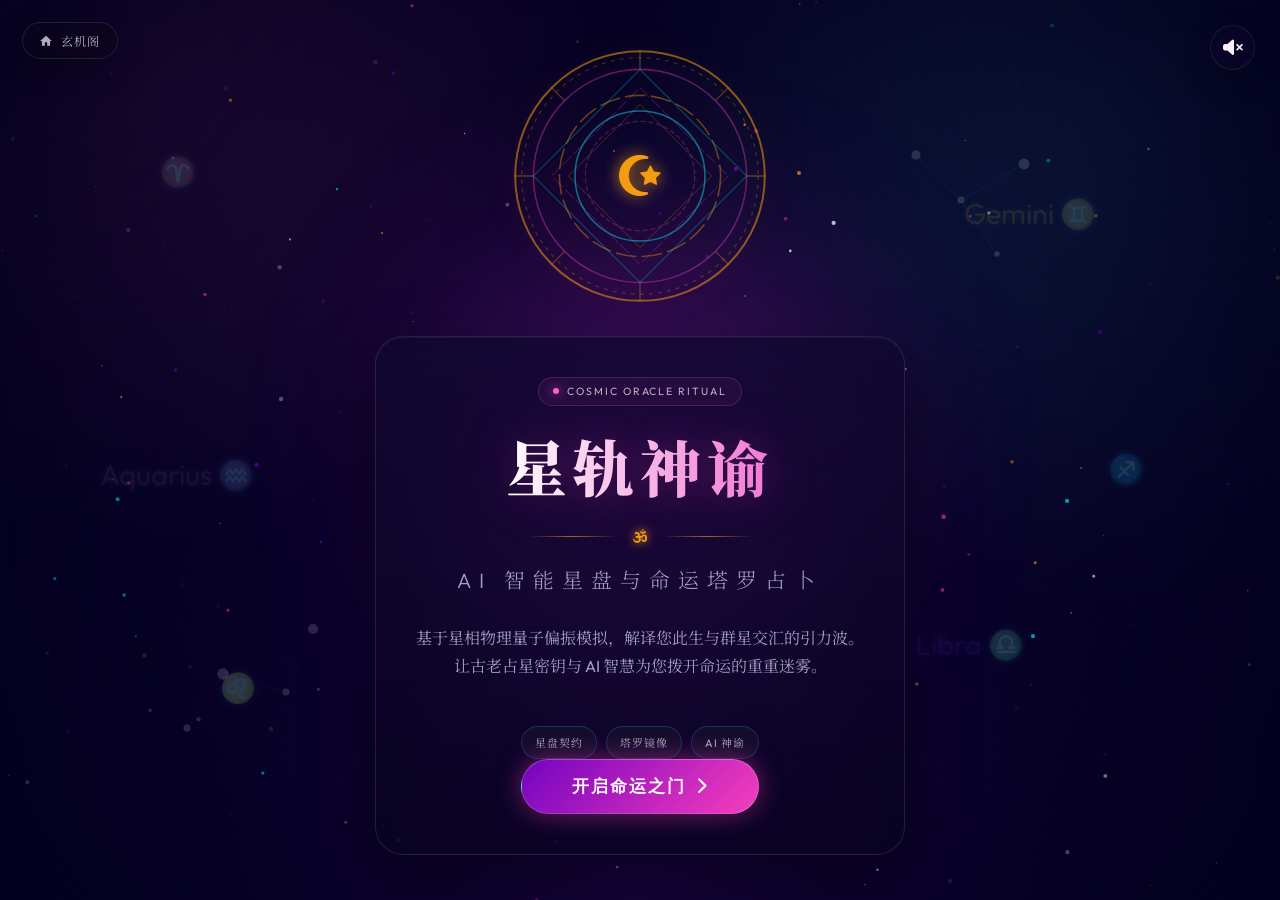
==== commit 4aaedda0: "Fix plain-speak visibility and show results earlier - Render oracle plain-speak as soon as results l" ====
--- a/ai-fortune-teller/index.html
+++ b/ai-fortune-teller/index.html
@@ -421,11 +421,17 @@
                     <!-- Right Column: AI Oracle Output -->
                     <div class="result-card glass-card oracle-panel fade-in-right">
                         <div class="panel-header">
+                            <i class="fa-solid fa-comments"></i>
+                            <h3>说人话 · 直白解读</h3>
+                        </div>
+                        <div class="oracle-output-container plain-speak-panel">
+                            <div class="plain-speak-wrap" id="plain-speak-output"></div>
+                        </div>
+                        <div class="panel-header panel-header-secondary">
                             <i class="fa-solid fa-microchip"></i>
                             <h3>AI 命运神谕</h3>
                         </div>
                         <div class="oracle-output-container">
-                            <div class="plain-speak-wrap" id="plain-speak-output"></div>
                             <!-- Typewriter effect content container -->
                             <div class="oracle-text" id="oracle-text-output"></div>
                             <span class="cursor" id="oracle-cursor">|</span>
--- a/assets/plain-speak.css
+++ b/assets/plain-speak.css
@@ -1,6 +1,38 @@
 /* 说人话区 — 直白解读卡片 */
 .plain-speak-wrap {
     margin-bottom: 1rem;
+}
+
+.plain-speak-chart-top {
+    margin: 0 0 1.25rem;
+    max-width: 100%;
+}
+
+.plain-speak-panel {
+    max-height: none;
+    margin-bottom: 0.5rem;
+}
+
+.console-body-plain {
+    padding: 1rem 1.1rem;
+    min-height: 0;
+    max-height: 42vh;
+    overflow-y: auto;
+}
+
+.console-body-plain:empty {
+    display: none;
+}
+
+.console-header-secondary {
+    margin-top: 0.35rem;
+    opacity: 0.92;
+}
+
+.panel-header-secondary {
+    margin-top: 0.75rem;
+    padding-top: 0.75rem;
+    border-top: 1px solid rgba(255, 255, 255, 0.08);
 }
 
 .plain-speak-wrap:empty {
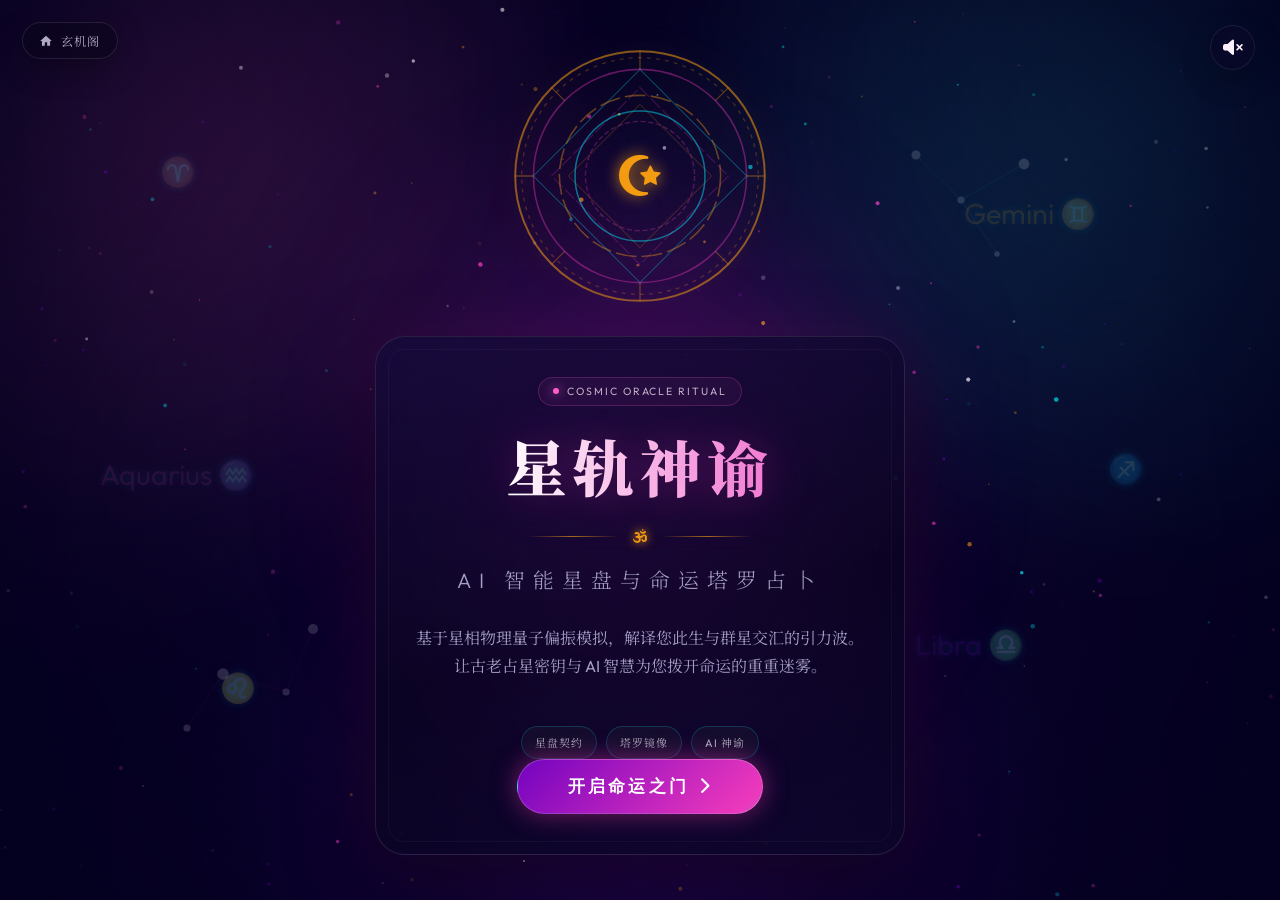
==== commit f3a76f6e: "Premium UI polish for Tarot and Cyber I Ching pages Add aurora backgrounds, iridescent glass frames," ====
--- a/ai-fortune-teller/index.html
+++ b/ai-fortune-teller/index.html
@@ -10,18 +10,20 @@
     <link href="https://fonts.googleapis.com/css2?family=Cinzel:wght@400;600;800;900&family=Noto+Serif+SC:wght@300;500;700;900&family=Outfit:wght@300;400;600;700&display=swap" rel="stylesheet">
     <!-- FontAwesome for mystical icons -->
     <link rel="stylesheet" href="https://cdnjs.cloudflare.com/ajax/libs/font-awesome/6.4.0/css/all.min.css">
-    <link rel="stylesheet" href="../assets/shared-ui.css">
+    <link rel="stylesheet" href="/assets/shared-ui.css">
     <link rel="stylesheet" href="style.css">
-    <link rel="stylesheet" href="../assets/atmosphere.css">
-    <link rel="stylesheet" href="../assets/themes.css">
-    <link rel="stylesheet" href="../assets/plain-speak.css">
+    <link rel="stylesheet" href="/assets/atmosphere.css">
+    <link rel="stylesheet" href="/assets/themes.css">
+    <link rel="stylesheet" href="/assets/plain-speak.css">
+    <link rel="stylesheet" href="/assets/premium-subpages.css">
 </head>
 <body class="theme-oracle">
     <!-- Background Canvas for Particles -->
     <canvas id="particle-canvas"></canvas>
     <div id="page-spotlight" aria-hidden="true"></div>
+    <div class="page-aurora" aria-hidden="true"></div>
     <!-- Back to Home -->
-    <a href="../index.html" class="back-home-btn" title="返回玄机阁主页">
+    <a href="/index.html" class="back-home-btn" title="返回玄机阁主页">
         <svg width="14" height="14" viewBox="0 0 24 24" fill="currentColor"><path d="M10 20v-6h4v6h5v-8h3L12 3 2 12h3v8z"/></svg>
         <span>玄机阁</span>
     </a>
@@ -99,7 +101,7 @@
                 </div>
 
                 <!-- Glassmorphic Landing Card -->
-                <div class="landing-glass-card fade-in-up">
+                <div class="landing-glass-card premium-frame fade-in-up">
                     <div class="page-kicker"><span class="dot"></span> COSMIC ORACLE RITUAL</div>
                     <h1 class="mystic-title">星轨神谕</h1>
                     
@@ -131,7 +133,7 @@
         <!-- 2. INPUT SCREEN -->
         <section class="screen" id="screen-input">
             <div class="content-wrapper">
-                <div class="glass-card fade-in-up">
+                <div class="glass-card premium-frame fade-in-up">
                     <div class="card-header">
                         <h2>星盘契约</h2>
                         <p class="card-subtitle">请留下您的印记，以便AI读取对应的宇宙频率</p>
@@ -211,7 +213,7 @@
         <!-- 2.5 TALISMAN DRAWING SCREEN (New Interactive Drawing Step) -->
         <section class="screen" id="screen-draw">
             <div class="content-wrapper">
-                <div class="glass-card drawing-card fade-in-up text-center">
+                <div class="glass-card drawing-card premium-frame fade-in-up text-center">
                     <div class="card-header">
                         <h2>手书契印</h2>
                         <p class="card-subtitle">请凭直觉在圆盘中画出您的命运符号（画完才会激发光芒）</p>
@@ -276,7 +278,7 @@
                 <div class="results-grid">
                     
                     <!-- Left Column: Astro Stats & Key Attributes -->
-                    <div class="result-card glass-card side-panel fade-in-left">
+                    <div class="result-card glass-card side-panel premium-frame fade-in-left">
                         <div class="zodiac-badge-large" id="res-zodiac-icon">
                             <i class="fa-solid fa-cloud-moon"></i>
                         </div>
@@ -342,7 +344,7 @@
                     </div>
 
                     <!-- Center Column: Tarot Draw Section -->
-                    <div class="result-card glass-card tarot-panel text-center fade-in-up">
+                    <div class="result-card glass-card tarot-panel premium-frame text-center fade-in-up">
                         <h3 class="section-title"><i class="fa-solid fa-cards"></i> 命运之镜 • 塔罗指引</h3>
                         <p class="section-subtitle">随机抽取的共鸣塔罗牌，预示当前能量状态</p>
                         
@@ -419,7 +421,7 @@
                     </div>
 
                     <!-- Right Column: AI Oracle Output -->
-                    <div class="result-card glass-card oracle-panel fade-in-right">
+                    <div class="result-card glass-card oracle-panel premium-frame fade-in-right">
                         <div class="panel-header">
                             <i class="fa-solid fa-comments"></i>
                             <h3>说人话 · 直白解读</h3>
@@ -458,8 +460,8 @@
     <!-- Background music loader (Mystical cosmic pad/ambient loop) -->
     <audio id="bg-music" loop src="https://www.soundhelix.com/examples/mp3/SoundHelix-Song-1.mp3" preload="auto"></audio>
 
-    <script src="../assets/atmosphere.js"></script>
-    <script src="../assets/plain-speak.js"></script>
+    <script src="/assets/atmosphere.js"></script>
+    <script src="/assets/plain-speak.js"></script>
     <script src="particles.js"></script>
     <script src="app.js"></script>
 </body>
--- a/ai-fortune-teller/style.css
+++ b/ai-fortune-teller/style.css
@@ -33,6 +33,10 @@
     position: relative;
 }
 
+body.theme-oracle .app-container {
+    z-index: 6;
+}
+
 /* Cosmic vignette overlay shading the edges for a mysterious feel */
 body::after {
     content: '';
--- a/assets/themes.css
+++ b/assets/themes.css
@@ -60,6 +60,23 @@
     border-color: rgba(0, 242, 254, 0.18);
 }
 
+body.theme-oracle .premium-frame.landing-glass-card,
+body.theme-oracle .premium-frame.glass-card {
+    box-shadow:
+        0 28px 80px rgba(0, 0, 0, 0.5),
+        0 0 60px rgba(236, 56, 188, 0.1);
+}
+
+body.theme-oracle .btn-mystic {
+    border-radius: 999px;
+    letter-spacing: 0.18em;
+}
+
+body.theme-oracle .results-wrapper {
+    position: relative;
+    z-index: 5;
+}
+
 /* ============================================================
    紫微天枢
    ============================================================ */
@@ -225,6 +242,21 @@
     animation: oraclePulse 3s ease-in-out infinite, shine-iching 6s linear infinite;
 }
 
+body.theme-iching .intro-container {
+    gap: 0;
+}
+
+body.theme-iching .casting-wrapper .coins-container,
+body.theme-iching .casting-wrapper .hexagram-hud {
+    backdrop-filter: blur(18px);
+}
+
+body.theme-iching #screen-drawing .form-main-subtitle {
+    color: rgba(203, 213, 225, 0.65);
+    letter-spacing: 0.12em;
+    margin-bottom: 1.5rem;
+}
+
 @media (max-width: 768px) {
     body.theme-ziwei header,
     body.theme-iching .top-hud {
--- a/assets/plain-speak.css
+++ b/assets/plain-speak.css
@@ -46,7 +46,7 @@
     border-radius: 14px;
     border: 1px solid rgba(255, 255, 255, 0.12);
     background: linear-gradient(145deg, rgba(255, 255, 255, 0.06), rgba(0, 0, 0, 0.22));
-    box-shadow: inset 0 1px 0 rgba(255, 255, 255, 0.06);
+    box-shadow: inset 0 1px 0 rgba(255, 255, 255, 0.06), 0 12px 40px rgba(0, 0, 0, 0.35);
     animation: plain-speak-in 0.45s ease-out both;
 }
 
--- a/assets/premium-subpages.css
+++ b/assets/premium-subpages.css
@@ -0,0 +1,432 @@
+/* ============================================================
+   Premium subpage polish — 星轨神谕 & 赛博周易
+   ============================================================ */
+
+.page-aurora {
+    position: fixed;
+    inset: -20%;
+    pointer-events: none;
+    z-index: 0;
+    opacity: 0.9;
+    background:
+        radial-gradient(circle at 18% 24%, rgba(255, 94, 200, 0.16), transparent 32%),
+        radial-gradient(circle at 82% 18%, rgba(0, 242, 254, 0.12), transparent 30%),
+        radial-gradient(circle at 50% 88%, rgba(115, 3, 192, 0.14), transparent 34%);
+    filter: blur(40px);
+    animation: aurora-drift 18s ease-in-out infinite alternate;
+}
+
+body.theme-iching .page-aurora {
+    background:
+        radial-gradient(circle at 14% 28%, rgba(88, 245, 184, 0.14), transparent 30%),
+        radial-gradient(circle at 86% 20%, rgba(255, 90, 40, 0.1), transparent 28%),
+        radial-gradient(circle at 48% 84%, rgba(243, 166, 59, 0.12), transparent 32%);
+}
+
+@keyframes aurora-drift {
+    0% { transform: translate3d(0, 0, 0) scale(1); }
+    100% { transform: translate3d(2%, -2%, 0) scale(1.04); }
+}
+
+/* Iridescent gradient border frame */
+.premium-frame {
+    position: relative;
+    border-radius: 24px;
+    isolation: isolate;
+}
+
+.premium-frame::before {
+    content: '';
+    position: absolute;
+    inset: 0;
+    border-radius: inherit;
+    padding: 1px;
+    background: linear-gradient(
+        135deg,
+        rgba(255, 255, 255, 0.22),
+        rgba(255, 94, 200, 0.35),
+        rgba(0, 242, 254, 0.28),
+        rgba(243, 156, 18, 0.2)
+    );
+    -webkit-mask: linear-gradient(#fff 0 0) content-box, linear-gradient(#fff 0 0);
+    -webkit-mask-composite: xor;
+    mask-composite: exclude;
+    pointer-events: none;
+    z-index: 2;
+}
+
+body.theme-iching .premium-frame::before {
+    background: linear-gradient(
+        135deg,
+        rgba(88, 232, 204, 0.35),
+        rgba(243, 166, 59, 0.3),
+        rgba(255, 60, 0, 0.22),
+        rgba(88, 232, 204, 0.18)
+    );
+}
+
+.premium-frame::after {
+    content: '';
+    position: absolute;
+    inset: 12px;
+    border-radius: calc(24px - 8px);
+    border: 1px solid rgba(255, 255, 255, 0.04);
+    pointer-events: none;
+    z-index: 1;
+}
+
+/* ── 星轨神谕 ── */
+body.theme-oracle .landing-glass-card {
+    position: relative;
+    overflow: hidden;
+    border-radius: 30px;
+    background:
+        linear-gradient(165deg, rgba(22, 10, 58, 0.88) 0%, rgba(8, 4, 28, 0.72) 55%, rgba(12, 6, 40, 0.8) 100%);
+    box-shadow:
+        0 28px 80px rgba(0, 0, 0, 0.55),
+        0 0 0 1px rgba(255, 255, 255, 0.06) inset,
+        0 0 60px rgba(236, 56, 188, 0.08);
+}
+
+body.theme-oracle .landing-glass-card::before {
+    content: '';
+    position: absolute;
+    top: -40%;
+    left: -20%;
+    width: 140%;
+    height: 80%;
+    background: radial-gradient(circle, rgba(236, 56, 188, 0.12), transparent 60%);
+    pointer-events: none;
+}
+
+body.theme-oracle .mystic-stargate {
+    filter: drop-shadow(0 0 40px rgba(0, 242, 254, 0.2)) drop-shadow(0 0 80px rgba(236, 56, 188, 0.12));
+}
+
+body.theme-oracle .glass-card {
+    position: relative;
+    overflow: hidden;
+    border-radius: 22px;
+    background:
+        linear-gradient(160deg, rgba(18, 8, 52, 0.82), rgba(6, 3, 24, 0.72));
+    backdrop-filter: blur(22px);
+    -webkit-backdrop-filter: blur(22px);
+    transition: transform 0.35s ease, box-shadow 0.35s ease, border-color 0.35s ease;
+}
+
+body.theme-oracle .glass-card:hover {
+    transform: translateY(-3px);
+    box-shadow: 0 26px 70px rgba(0, 0, 0, 0.45), 0 0 40px rgba(236, 56, 188, 0.1);
+}
+
+body.theme-oracle .glass-card::after {
+    content: '';
+    position: absolute;
+    top: 0;
+    left: 0;
+    right: 0;
+    height: 1px;
+    background: linear-gradient(90deg, transparent, rgba(255, 255, 255, 0.18), transparent);
+}
+
+body.theme-oracle .input-wrapper input,
+body.theme-oracle .input-wrapper {
+    border-radius: 14px;
+    transition: box-shadow 0.3s ease, border-color 0.3s ease;
+}
+
+body.theme-oracle .input-wrapper:focus-within {
+    box-shadow: 0 0 0 1px rgba(0, 242, 254, 0.35), 0 0 24px rgba(0, 242, 254, 0.12);
+}
+
+body.theme-oracle .focus-option {
+    border-radius: 16px;
+    background: rgba(255, 255, 255, 0.03);
+    transition: all 0.3s cubic-bezier(0.22, 1, 0.36, 1);
+}
+
+body.theme-oracle .focus-option:hover {
+    transform: translateY(-2px);
+    background: rgba(236, 56, 188, 0.08);
+}
+
+body.theme-oracle .focus-option.active {
+    background: linear-gradient(145deg, rgba(236, 56, 188, 0.18), rgba(115, 3, 192, 0.12));
+    border-color: rgba(236, 56, 188, 0.45);
+    transform: translateY(-2px) scale(1.02);
+}
+
+body.theme-oracle .tarot-panel {
+    background:
+        radial-gradient(circle at 50% 0%, rgba(236, 56, 188, 0.08), transparent 45%),
+        linear-gradient(160deg, rgba(18, 8, 52, 0.85), rgba(6, 3, 24, 0.75));
+}
+
+body.theme-oracle .tarot-card-back {
+    background:
+        linear-gradient(145deg, #1a0a3e 0%, #0c0628 50%, #150830 100%);
+    box-shadow:
+        0 18px 40px rgba(0, 0, 0, 0.5),
+        0 0 30px rgba(236, 56, 188, 0.15),
+        inset 0 0 20px rgba(0, 242, 254, 0.06);
+}
+
+body.theme-oracle .tarot-card-container.selected .tarot-card {
+    filter: drop-shadow(0 0 28px rgba(0, 242, 254, 0.45));
+}
+
+body.theme-oracle .bar-fill {
+    background: linear-gradient(90deg, var(--secondary), var(--primary), var(--accent));
+    background-size: 200% 100%;
+    animation: bar-shimmer 4s linear infinite;
+    box-shadow: 0 0 12px rgba(236, 56, 188, 0.4);
+}
+
+@keyframes bar-shimmer {
+    0% { background-position: 0% center; }
+    100% { background-position: 200% center; }
+}
+
+body.theme-oracle .oracle-panel {
+    border-color: rgba(0, 242, 254, 0.15);
+    background:
+        linear-gradient(180deg, rgba(10, 18, 48, 0.9), rgba(4, 8, 28, 0.82));
+}
+
+body.theme-oracle .oracle-output-container {
+    border-radius: 16px;
+    background: rgba(0, 0, 0, 0.22);
+    border: 1px solid rgba(255, 255, 255, 0.06);
+}
+
+body.theme-oracle .panel-header-secondary {
+    opacity: 0.85;
+}
+
+body.theme-oracle .panel-header h3 {
+    background: linear-gradient(90deg, #fff, #ec38bc, #00f2fe);
+    -webkit-background-clip: text;
+    -webkit-text-fill-color: transparent;
+    background-size: 200% auto;
+}
+
+body.theme-oracle .loading-ritual .magic-circle {
+    filter: drop-shadow(0 0 40px rgba(236, 56, 188, 0.25));
+}
+
+body.theme-oracle .drawing-canvas {
+    border-radius: 50%;
+    box-shadow:
+        0 0 0 1px rgba(243, 156, 18, 0.25),
+        0 0 50px rgba(236, 56, 188, 0.15),
+        inset 0 0 40px rgba(0, 0, 0, 0.4);
+}
+
+body.theme-oracle .drawing-canvas.charged {
+    box-shadow:
+        0 0 0 2px rgba(243, 156, 18, 0.6),
+        0 0 60px rgba(0, 242, 254, 0.35),
+        0 0 100px rgba(236, 56, 188, 0.2);
+}
+
+/* ── 赛博周易 ── */
+body.theme-iching .intro-glass-shell {
+    position: relative;
+    padding: 2.5rem 3rem 2.2rem;
+    border-radius: 28px;
+    border: 1px solid rgba(88, 232, 204, 0.14);
+    background:
+        linear-gradient(165deg, rgba(8, 10, 18, 0.88), rgba(4, 5, 10, 0.78));
+    backdrop-filter: blur(24px);
+    -webkit-backdrop-filter: blur(24px);
+    box-shadow:
+        0 30px 90px rgba(0, 0, 0, 0.55),
+        inset 0 1px 0 rgba(255, 255, 255, 0.05),
+        0 0 80px rgba(88, 232, 204, 0.06);
+    max-width: 720px;
+    margin: 0 auto;
+}
+
+body.theme-iching .intro-glass-shell::before {
+    content: '';
+    position: absolute;
+    inset: 0;
+    border-radius: inherit;
+    background: radial-gradient(circle at 50% 0%, rgba(88, 232, 204, 0.08), transparent 55%);
+    pointer-events: none;
+}
+
+body.theme-iching .bagua-wheel-container {
+    width: 190px;
+    height: 190px;
+    box-shadow:
+        0 0 0 1px rgba(88, 232, 204, 0.2),
+        0 0 50px rgba(88, 232, 204, 0.15),
+        0 0 100px rgba(243, 166, 59, 0.08);
+}
+
+body.theme-iching .form-container {
+    width: min(640px, 92vw);
+}
+
+body.theme-iching .form-main-title {
+    font-family: 'Ma Shan Zheng', 'Noto Serif SC', serif;
+    font-size: clamp(2.4rem, 6vw, 3.2rem);
+    letter-spacing: 0.35em;
+    background: linear-gradient(90deg, var(--neon-gold), #fff8e8, var(--neon-blue));
+    -webkit-background-clip: text;
+    -webkit-text-fill-color: transparent;
+    filter: drop-shadow(0 0 20px rgba(243, 166, 59, 0.25));
+    margin-bottom: 0.35rem;
+}
+
+body.theme-iching .form-card {
+    position: relative;
+    overflow: hidden;
+    padding: 2rem 2rem 1.75rem;
+    background:
+        linear-gradient(160deg, rgba(8, 12, 22, 0.92), rgba(4, 6, 12, 0.85));
+    backdrop-filter: blur(20px);
+    border: 1px solid rgba(88, 232, 204, 0.14);
+}
+
+body.theme-iching .form-card::before {
+    content: '';
+    position: absolute;
+    top: 0;
+    left: 10%;
+    right: 10%;
+    height: 1px;
+    background: linear-gradient(90deg, transparent, rgba(88, 232, 204, 0.4), transparent);
+}
+
+body.theme-iching .form-select,
+body.theme-iching .form-textarea {
+    border-radius: 12px;
+    border: 1px solid rgba(88, 232, 204, 0.12);
+    background: rgba(0, 0, 0, 0.35);
+    transition: border-color 0.3s ease, box-shadow 0.3s ease;
+}
+
+body.theme-iching .form-select:focus,
+body.theme-iching .form-textarea:focus {
+    outline: none;
+    border-color: rgba(88, 232, 204, 0.45);
+    box-shadow: 0 0 0 3px rgba(88, 232, 204, 0.1), 0 0 24px rgba(88, 232, 204, 0.12);
+}
+
+body.theme-iching .talisman-board {
+    border-radius: 16px;
+    border: 1px solid rgba(255, 60, 0, 0.2);
+    background:
+        radial-gradient(circle at center, rgba(255, 60, 0, 0.04), transparent 70%),
+        rgba(0, 0, 0, 0.35);
+    box-shadow: inset 0 0 40px rgba(0, 0, 0, 0.4);
+}
+
+body.theme-iching .btn-main-cast {
+    border-radius: 999px;
+    letter-spacing: 0.35em;
+    font-weight: 700;
+    background: linear-gradient(135deg, rgba(243, 166, 59, 0.9), rgba(255, 90, 40, 0.85));
+    box-shadow: 0 12px 40px rgba(243, 166, 59, 0.25), 0 0 30px rgba(255, 90, 40, 0.15);
+    transition: transform 0.3s ease, box-shadow 0.3s ease;
+}
+
+body.theme-iching .btn-main-cast:hover {
+    transform: translateY(-2px) scale(1.02);
+    box-shadow: 0 16px 50px rgba(243, 166, 59, 0.35), 0 0 40px rgba(88, 232, 204, 0.15);
+}
+
+body.theme-iching .coins-container,
+body.theme-iching .hexagram-hud {
+    background:
+        linear-gradient(160deg, rgba(8, 12, 22, 0.9), rgba(4, 6, 12, 0.82));
+    border: 1px solid rgba(88, 232, 204, 0.16);
+    box-shadow: 0 24px 70px rgba(0, 0, 0, 0.45);
+}
+
+body.theme-iching .coin {
+    filter: drop-shadow(0 8px 20px rgba(0, 0, 0, 0.5));
+    transition: transform 0.35s ease, filter 0.35s ease;
+}
+
+body.theme-iching .coin:hover {
+    filter: drop-shadow(0 0 20px rgba(243, 166, 59, 0.4));
+}
+
+body.theme-iching .result-card-container {
+    position: relative;
+    overflow: hidden;
+    background:
+        radial-gradient(circle at 30% 20%, rgba(243, 166, 59, 0.06), transparent 50%),
+        linear-gradient(160deg, rgba(12, 14, 24, 0.95), rgba(4, 6, 12, 0.92));
+}
+
+body.theme-iching .result-card-container::before {
+    content: '';
+    position: absolute;
+    inset: 8px;
+    border: 1px solid rgba(243, 166, 59, 0.12);
+    border-radius: 4px;
+    pointer-events: none;
+}
+
+body.theme-iching .result-ai-console {
+    background: rgba(2, 4, 8, 0.96);
+    border: 1px solid rgba(88, 232, 204, 0.2);
+    box-shadow: 0 0 40px rgba(88, 232, 204, 0.06);
+}
+
+body.theme-iching .result-plain-speak-banner .plain-speak-card {
+    border-color: rgba(88, 232, 204, 0.25);
+    background: linear-gradient(145deg, rgba(88, 232, 204, 0.08), rgba(0, 0, 0, 0.35));
+}
+
+body.theme-iching .hud-nav .nav-item.active::after {
+    width: 100%;
+}
+
+body.theme-iching .audio-toggle {
+    border-radius: 999px;
+    padding: 0.5rem 1rem;
+    border: 1px solid rgba(88, 232, 204, 0.2);
+    background: rgba(0, 0, 0, 0.35);
+    backdrop-filter: blur(12px);
+    transition: all 0.3s ease;
+}
+
+body.theme-iching .audio-toggle:hover {
+    border-color: rgba(88, 232, 204, 0.45);
+    box-shadow: 0 0 20px rgba(88, 232, 204, 0.15);
+}
+
+/* Shared chips upgrade */
+.feature-chip {
+    position: relative;
+    overflow: hidden;
+}
+
+.feature-chip::after {
+    content: '';
+    position: absolute;
+    inset: 0;
+    background: linear-gradient(120deg, transparent 30%, rgba(255, 255, 255, 0.12) 50%, transparent 70%);
+    transform: translateX(-120%);
+    transition: transform 0.6s ease;
+}
+
+.feature-chip:hover::after {
+    transform: translateX(120%);
+}
+
+@media (max-width: 768px) {
+    body.theme-iching .intro-glass-shell {
+        padding: 1.75rem 1.25rem 1.5rem;
+        margin: 0 1rem;
+    }
+
+    body.theme-oracle .results-grid {
+        gap: 18px;
+    }
+}
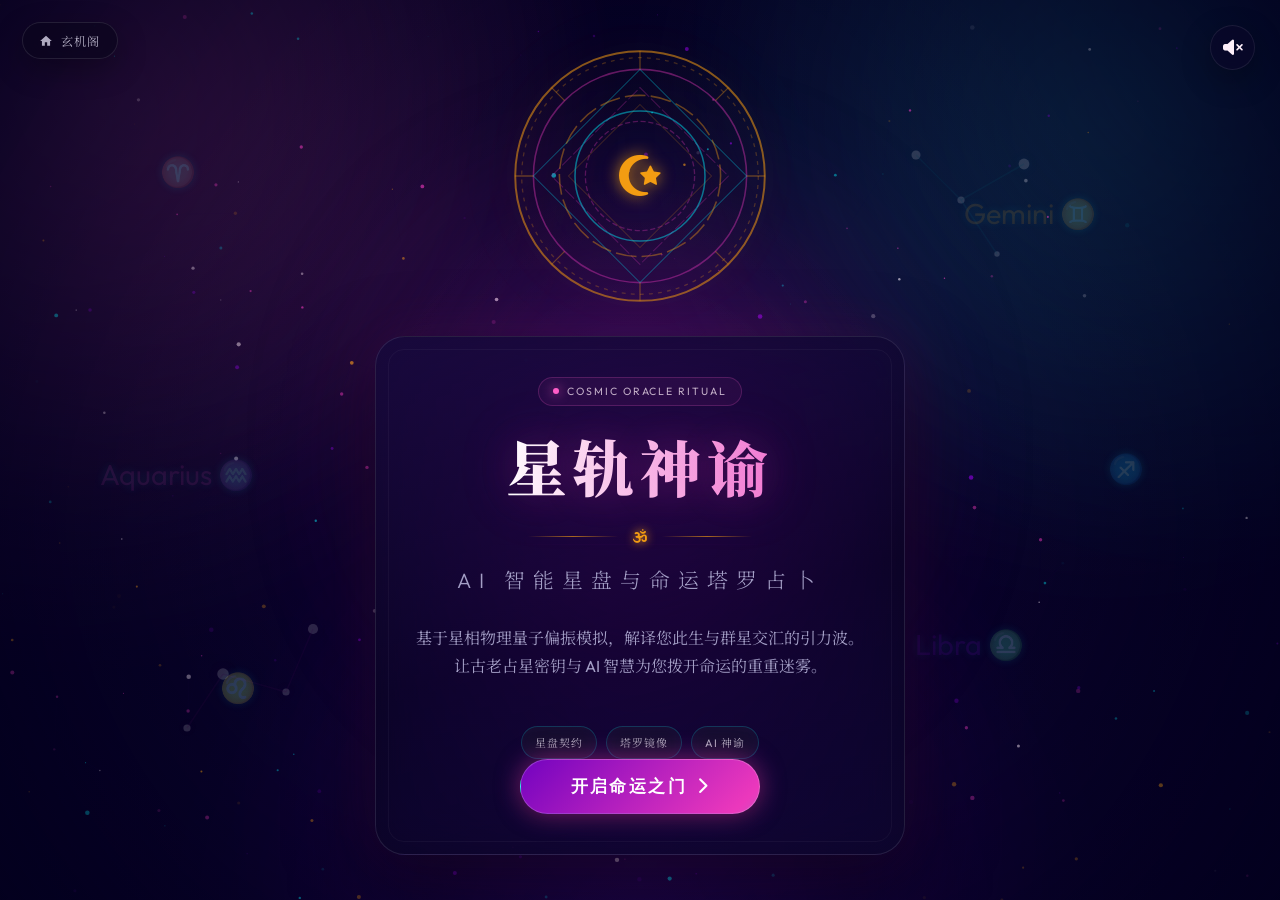
==== commit c789154b: "Boost mobile UX and visual polish for Tarot and I Ching Add safe-area padding, larger touch targets," ====
--- a/ai-fortune-teller/index.html
+++ b/ai-fortune-teller/index.html
@@ -2,7 +2,8 @@
 <html lang="zh-CN">
 <head>
     <meta charset="UTF-8">
-    <meta name="viewport" content="width=device-width, initial-scale=1.0">
+    <meta name="viewport" content="width=device-width, initial-scale=1.0, viewport-fit=cover">
+    <meta name="theme-color" content="#03001e">
     <title>星轨神谕 | AI 宇宙运势与命运之门</title>
     <!-- Google Fonts for premium typography -->
     <link rel="preconnect" href="https://fonts.googleapis.com">
--- a/assets/shared-ui.css
+++ b/assets/shared-ui.css
@@ -33,9 +33,17 @@
 
 @media (max-width: 700px) {
     .back-home-btn {
-        top: 14px;
-        left: 14px;
-        padding: 8px 12px;
+        top: max(14px, env(safe-area-inset-top));
+        left: max(14px, env(safe-area-inset-left));
+        padding: 10px 12px;
         font-size: 0.7rem;
     }
+
+    .back-home-btn span {
+        display: none;
+    }
+
+    body.theme-iching .back-home-btn {
+        top: max(12px, env(safe-area-inset-top));
+    }
 }
--- a/ai-fortune-teller/style.css
+++ b/ai-fortune-teller/style.css
@@ -1067,6 +1067,14 @@
 
 /* Responsive Breakpoints & Mobile Optimization */
 @media (max-width: 1024px) {
+    .app-container {
+        padding:
+            max(16px, env(safe-area-inset-top))
+            max(16px, env(safe-area-inset-right))
+            max(20px, env(safe-area-inset-bottom))
+            max(16px, env(safe-area-inset-left));
+    }
+
     .results-grid {
         display: flex;
         flex-direction: column;
--- a/assets/themes.css
+++ b/assets/themes.css
@@ -195,11 +195,17 @@
 body.theme-iching .top-hud {
     width: min(1180px, calc(100% - 2rem));
     left: 50%;
+    right: auto;
     transform: translateX(-50%);
     top: 14px;
+    height: auto;
+    min-height: 58px;
+    padding: 0.65rem 1.5rem;
     border-radius: 999px;
     border: 1px solid rgba(88, 232, 204, 0.14);
-    background: rgba(4, 5, 8, 0.62);
+    border-bottom: 1px solid rgba(88, 232, 204, 0.14);
+    background: rgba(4, 5, 8, 0.72);
+    backdrop-filter: blur(18px);
     box-shadow: 0 12px 40px rgba(0, 0, 0, 0.32);
 }
 
@@ -258,8 +264,7 @@
 }
 
 @media (max-width: 768px) {
-    body.theme-ziwei header,
-    body.theme-iching .top-hud {
+    body.theme-ziwei header {
         width: calc(100% - 1.2rem);
         border-radius: 22px;
         flex-direction: column;
@@ -267,6 +272,31 @@
         padding: 0.85rem;
     }
 
+    body.theme-iching .top-hud {
+        width: calc(100% - 1rem);
+        left: 50%;
+        right: auto;
+        transform: translateX(-50%);
+        top: max(10px, env(safe-area-inset-top));
+        flex-direction: row;
+        flex-wrap: nowrap;
+        gap: 0.5rem;
+        padding: 0.55rem 0.85rem;
+        min-height: 48px;
+    }
+
+    body.theme-iching .hud-logo {
+        font-size: 0.82rem;
+        letter-spacing: 0.22em;
+        white-space: nowrap;
+    }
+
+    body.theme-iching .audio-toggle {
+        padding: 0.45rem 0.7rem;
+        font-size: 0.68rem;
+        white-space: nowrap;
+    }
+
     body.theme-ziwei header nav {
         gap: 1rem;
     }
--- a/assets/premium-subpages.css
+++ b/assets/premium-subpages.css
@@ -75,6 +75,43 @@
     z-index: 1;
 }
 
+body.theme-iching .intro-glass-shell::before {
+    content: '';
+    position: absolute;
+    inset: 0;
+    border-radius: inherit;
+    background: radial-gradient(circle at 50% 0%, rgba(88, 232, 204, 0.08), transparent 55%);
+    pointer-events: none;
+}
+
+body.theme-iching .intro-glass-shell {
+    animation: iching-shell-glow 7s ease-in-out infinite alternate;
+}
+
+@keyframes iching-shell-glow {
+    from {
+        box-shadow:
+            0 30px 90px rgba(0, 0, 0, 0.55),
+            inset 0 1px 0 rgba(255, 255, 255, 0.05),
+            0 0 50px rgba(88, 232, 204, 0.05);
+    }
+    to {
+        box-shadow:
+            0 30px 90px rgba(0, 0, 0, 0.55),
+            inset 0 1px 0 rgba(255, 255, 255, 0.05),
+            0 0 80px rgba(243, 166, 59, 0.1);
+    }
+}
+
+body.theme-oracle .landing-glass-card {
+    animation: oracle-card-glow 8s ease-in-out infinite alternate;
+}
+
+@keyframes oracle-card-glow {
+    from { box-shadow: 0 28px 80px rgba(0, 0, 0, 0.55), 0 0 40px rgba(236, 56, 188, 0.06); }
+    to { box-shadow: 0 28px 80px rgba(0, 0, 0, 0.55), 0 0 70px rgba(0, 242, 254, 0.1); }
+}
+
 /* ── 星轨神谕 ── */
 body.theme-oracle .landing-glass-card {
     position: relative;
@@ -232,7 +269,13 @@
 /* ── 赛博周易 ── */
 body.theme-iching .intro-glass-shell {
     position: relative;
-    padding: 2.5rem 3rem 2.2rem;
+    display: flex;
+    flex-direction: column;
+    align-items: center;
+    text-align: center;
+    gap: 0.35rem;
+    width: 100%;
+    padding: 2rem 2rem 1.75rem;
     border-radius: 28px;
     border: 1px solid rgba(88, 232, 204, 0.14);
     background:
@@ -247,6 +290,11 @@
     margin: 0 auto;
 }
 
+.premium-frame > * {
+    position: relative;
+    z-index: 3;
+}
+
 body.theme-iching .intro-glass-shell::before {
     content: '';
     position: absolute;
@@ -271,8 +319,8 @@
 
 body.theme-iching .form-main-title {
     font-family: 'Ma Shan Zheng', 'Noto Serif SC', serif;
-    font-size: clamp(2.4rem, 6vw, 3.2rem);
-    letter-spacing: 0.35em;
+    font-size: clamp(2rem, 5vw, 2.8rem);
+    letter-spacing: 0.2em;
     background: linear-gradient(90deg, var(--neon-gold), #fff8e8, var(--neon-blue));
     -webkit-background-clip: text;
     -webkit-text-fill-color: transparent;
@@ -420,13 +468,336 @@
     transform: translateX(120%);
 }
 
+/* ============================================================
+   Mobile polish + safe areas
+   ============================================================ */
+:root {
+    --mobile-touch-min: 48px;
+    --mobile-page-pad: max(14px, env(safe-area-inset-left));
+}
+
+/* ── 星轨神谕 mobile ── */
 @media (max-width: 768px) {
+    body.theme-oracle .app-container {
+        padding:
+            max(12px, env(safe-area-inset-top))
+            var(--mobile-page-pad)
+            max(20px, env(safe-area-inset-bottom));
+    }
+
+    body.theme-oracle .screen.active {
+        width: 100%;
+        max-width: 100%;
+    }
+
+    body.theme-oracle .mystic-stargate {
+        width: min(200px, 52vw);
+        height: min(200px, 52vw);
+        margin-bottom: 0.5rem;
+    }
+
+    body.theme-oracle .landing-glass-card {
+        padding: 1.5rem 1.15rem;
+        border-radius: 22px;
+        max-width: 100%;
+    }
+
+    body.theme-oracle .mystic-desc {
+        font-size: 0.88rem;
+        line-height: 1.75;
+        margin-bottom: 1.5rem;
+    }
+
+    body.theme-oracle .feature-chips {
+        flex-wrap: wrap;
+        justify-content: center;
+        gap: 0.45rem;
+    }
+
+    body.theme-oracle .btn-mystic,
+    body.theme-oracle .btn-primary,
+    body.theme-oracle .btn-secondary {
+        min-height: var(--mobile-touch-min);
+        width: 100%;
+        max-width: 320px;
+    }
+
+    body.theme-oracle .focus-selector {
+        grid-template-columns: repeat(2, 1fr);
+        gap: 0.55rem;
+    }
+
+    body.theme-oracle .focus-option {
+        min-height: 72px;
+        padding: 0.65rem 0.35rem;
+    }
+
+    body.theme-oracle .focus-option span {
+        font-size: 0.72rem;
+    }
+
+    body.theme-oracle .drawing-canvas-wrapper {
+        width: min(280px, 78vw);
+        height: min(280px, 78vw);
+    }
+
+    body.theme-oracle .results-wrapper {
+        padding: 0;
+    }
+
+    body.theme-oracle .plain-speak-panel {
+        position: sticky;
+        top: 52px;
+        z-index: 15;
+        margin-bottom: 0.65rem;
+    }
+
+    body.theme-oracle .oracle-output-container {
+        max-height: 42vh;
+    }
+
+    body.theme-oracle .tarot-cards-selection {
+        gap: 0.65rem;
+        justify-content: center;
+    }
+
+    body.theme-oracle .tarot-card-container {
+        width: min(108px, 28vw);
+        height: min(186px, 48vw);
+    }
+
+    body.theme-oracle .audio-control {
+        top: max(14px, env(safe-area-inset-top));
+        right: max(14px, env(safe-area-inset-right));
+    }
+
+    body.theme-oracle .premium-frame {
+        border-radius: 18px;
+    }
+
+    body.theme-oracle .premium-frame::after {
+        inset: 8px;
+    }
+}
+
+@media (max-width: 380px) {
+    body.theme-oracle .focus-selector {
+        grid-template-columns: 1fr 1fr;
+    }
+
+    body.theme-oracle .mystic-title {
+        font-size: 1.85rem !important;
+        letter-spacing: 0.12em !important;
+    }
+}
+
+/* ── 赛博周易 mobile ── */
+@media (max-width: 768px) {
+    body.theme-iching .screen {
+        padding:
+            max(68px, calc(58px + env(safe-area-inset-top)))
+            var(--mobile-page-pad)
+            max(24px, env(safe-area-inset-bottom));
+    }
+
     body.theme-iching .intro-glass-shell {
-        padding: 1.75rem 1.25rem 1.5rem;
-        margin: 0 1rem;
+        padding: 1.35rem 1rem 1.15rem;
+        margin: 0;
+        width: 100%;
+        border-radius: 22px;
+    }
+
+    body.theme-iching .system-title {
+        font-size: clamp(1.65rem, 7vw, 2.2rem) !important;
+        letter-spacing: 0.14em !important;
+        flex-wrap: wrap;
+        row-gap: 0.15rem;
+    }
+
+    body.theme-iching .system-subtitle {
+        font-size: 0.8rem;
+        line-height: 1.65;
+        padding: 0 0.25rem;
+    }
+
+    body.theme-iching .feature-chips {
+        flex-wrap: wrap;
+        justify-content: center;
+        gap: 0.4rem;
+    }
+
+    body.theme-iching .btn-primary-oracle,
+    body.theme-iching .btn-main-cast,
+    body.theme-iching .btn-cyber,
+    body.theme-iching .btn-secondary,
+    body.theme-iching .console-footer button {
+        min-height: var(--mobile-touch-min);
+    }
+
+    body.theme-iching .intro-buttons {
+        width: 100%;
+        margin-top: 0.5rem;
+    }
+
+    body.theme-iching .form-container {
+        width: 100%;
+        margin-top: 0;
+        padding: 0;
+    }
+
+    body.theme-iching .form-card {
+        padding: 1.15rem;
+        border-radius: 16px;
+    }
+
+    body.theme-iching .form-select,
+    body.theme-iching .form-textarea {
+        font-size: 16px;
+        min-height: 44px;
+    }
+
+    body.theme-iching .form-textarea {
+        min-height: 96px;
+    }
+
+    body.theme-iching .canvas-wrapper {
+        height: min(200px, 42vw);
+        min-height: 180px;
+        border-radius: 12px;
+    }
+
+    body.theme-iching .talisman-buttons {
+        display: grid;
+        grid-template-columns: 1fr 1fr;
+        gap: 0.65rem;
+    }
+
+    body.theme-iching .talisman-btn-clear,
+    body.theme-iching .talisman-btn-confirm {
+        min-height: 44px;
+    }
+
+    body.theme-iching .btn-main-cast {
+        width: 100%;
+        margin-top: 0.25rem;
+        font-size: 0.95rem;
+    }
+
+    body.theme-iching #screen-divination {
+        padding-top: max(72px, calc(60px + env(safe-area-inset-top)));
+    }
+
+    body.theme-iching .casting-wrapper {
+        width: 100%;
+        padding-top: 0;
+        height: auto;
+        min-height: 0;
+        gap: 1rem;
+    }
+
+    body.theme-iching .coins-container,
+    body.theme-iching .hexagram-hud {
+        width: 100%;
+        border-radius: 16px;
+        padding: 1.1rem;
+    }
+
+    body.theme-iching .coins-row {
+        justify-content: center;
+        gap: 1rem;
+    }
+
+    body.theme-iching .coin {
+        width: 72px;
+        height: 72px;
+    }
+
+    body.theme-iching #btn-cast-coin {
+        position: sticky;
+        bottom: max(12px, env(safe-area-inset-bottom));
+        z-index: 30;
+        box-shadow: 0 12px 40px rgba(88, 232, 204, 0.2);
+    }
+
+    body.theme-iching #screen-result {
+        padding-top: max(72px, calc(60px + env(safe-area-inset-top)));
+    }
+
+    body.theme-iching .result-plain-speak-banner {
+        width: 100%;
+        position: sticky;
+        top: 58px;
+        z-index: 20;
+    }
+
+    body.theme-iching .result-wrapper {
+        width: 100%;
+        padding-top: 0;
+        max-height: none;
+        gap: 1rem;
+    }
+
+    body.theme-iching .result-card-container {
+        padding: 1.25rem;
+        border-radius: 14px;
+    }
+
+    body.theme-iching .card-hex-name {
+        font-size: clamp(2rem, 8vw, 2.6rem);
+    }
+
+    body.theme-iching .result-ai-console {
+        min-height: 320px;
+        border-radius: 14px;
+    }
+
+    body.theme-iching .console-body {
+        padding: 1.1rem;
+        font-size: 0.92rem;
+        line-height: 1.7;
+    }
+
+    body.theme-iching .premium-frame {
+        border-radius: 16px;
+    }
+}
+
+/* Extra visual polish — both themes */
+body.theme-oracle .landing-glass-card,
+body.theme-oracle .glass-card,
+body.theme-iching .intro-glass-shell,
+body.theme-iching .form-card {
+    backdrop-filter: blur(20px) saturate(160%);
+    -webkit-backdrop-filter: blur(20px) saturate(160%);
+}
+
+body.theme-oracle .btn-mystic,
+body.theme-iching .btn-primary-oracle {
+    letter-spacing: 0.14em;
+}
+
+body.theme-oracle .zodiac-badge-large,
+body.theme-iching .bagua-wheel-container {
+    box-shadow:
+        0 0 0 1px rgba(255, 255, 255, 0.08),
+        0 0 40px rgba(88, 232, 204, 0.12);
+}
+
+@media (max-width: 768px) {
+    body.theme-oracle .floating-runes-container {
+        opacity: 0.35;
+    }
+
+    body.theme-oracle .constellation-svg {
+        opacity: 0.08;
+    }
+
+    body.theme-iching .intro-hud-left,
+    body.theme-iching .intro-hud-right {
+        display: none !important;
     }
 
     body.theme-oracle .results-grid {
-        gap: 18px;
-    }
-}
+        gap: 14px;
+    }
+}
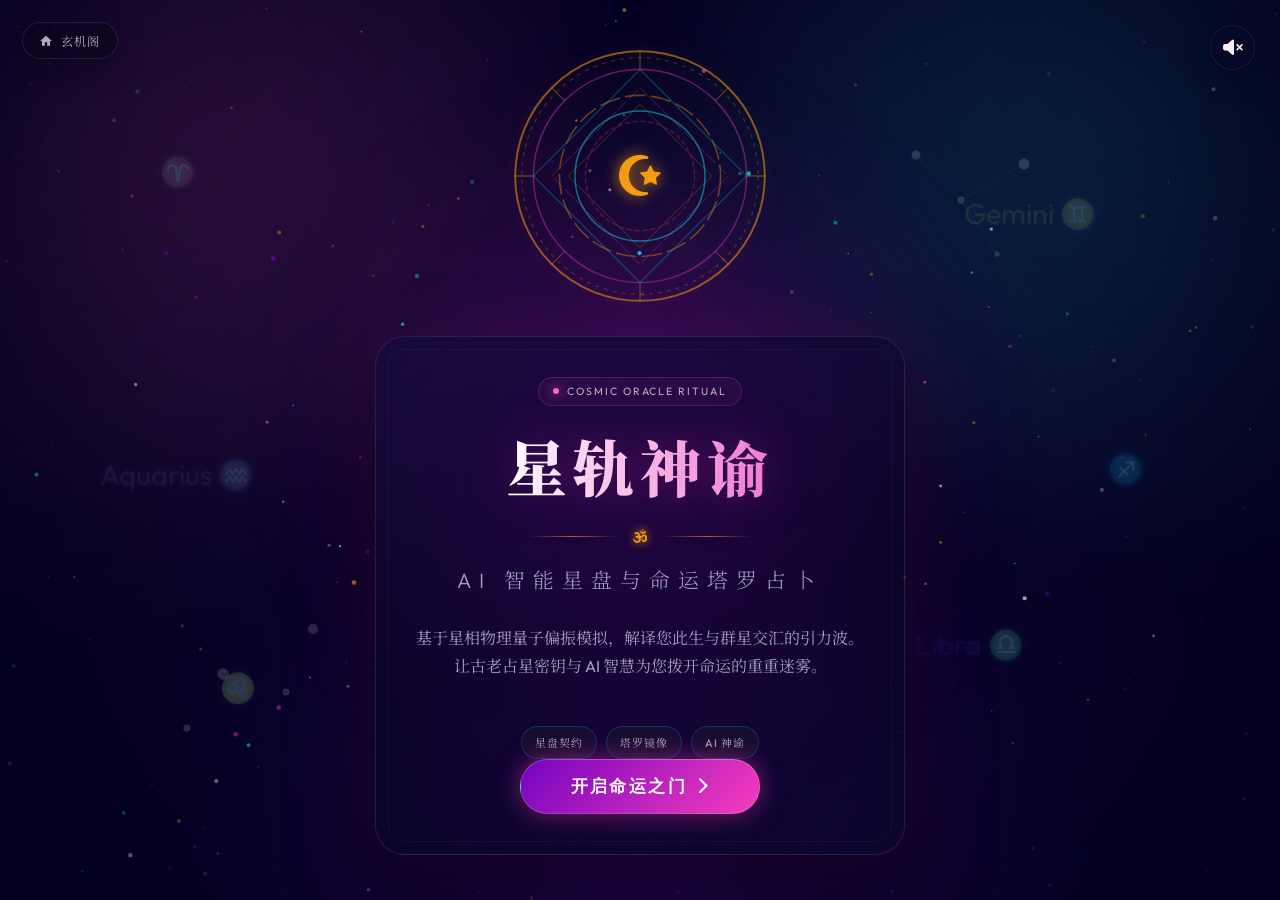
==== commit eab495e9: "Remove AI-style labels from plain-speak answers Drop badge/header tags like 说人话 and 毒舌直说; show quest" ====
--- a/ai-fortune-teller/index.html
+++ b/ai-fortune-teller/index.html
@@ -423,10 +423,6 @@
 
                     <!-- Right Column: AI Oracle Output -->
                     <div class="result-card glass-card oracle-panel premium-frame fade-in-right">
-                        <div class="panel-header">
-                            <i class="fa-solid fa-comments"></i>
-                            <h3>说人话 · 直白解读</h3>
-                        </div>
                         <div class="oracle-output-container plain-speak-panel">
                             <div class="plain-speak-wrap" id="plain-speak-output"></div>
                         </div>
--- a/assets/plain-speak.css
+++ b/assets/plain-speak.css
@@ -103,10 +103,10 @@
 
 .plain-speak-question {
     margin: 0 0 0.75rem;
-    font-size: 0.92rem;
+    font-size: 0.95rem;
     line-height: 1.55;
-    color: rgba(255, 255, 255, 0.82);
-    font-weight: 500;
+    color: rgba(255, 255, 255, 0.88);
+    font-weight: 600;
 }
 
 .plain-speak-verdict {
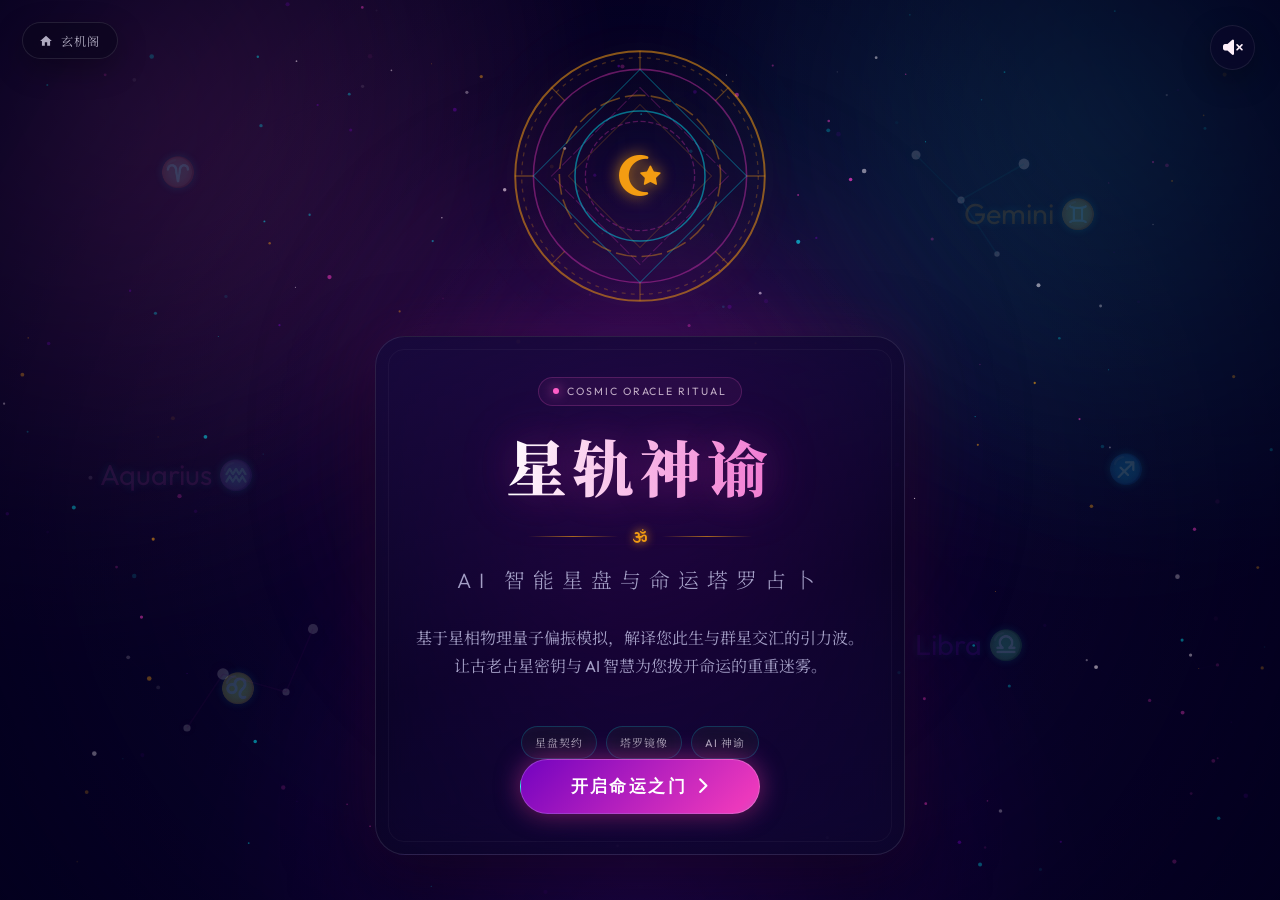
==== commit a5b0ec66: "Jump to interpretation screen after tarot card pick Split results into pick stage and a dedicated or" ====
--- a/ai-fortune-teller/index.html
+++ b/ai-fortune-teller/index.html
@@ -421,24 +421,41 @@
                         <p class="tarot-prompt" id="tarot-prompt-text">感应内心共鸣，点击选择一张命运塔罗</p>
                     </div>
 
-                    <!-- Right Column: AI Oracle Output -->
+                </div>
+            </div>
+        </section>
+
+        <!-- 5. INTERPRETATION SCREEN (after tarot pick) -->
+        <section class="screen" id="screen-oracle">
+            <div class="content-wrapper results-wrapper oracle-stage-wrapper">
+                <div class="oracle-stage-grid">
+                    <div class="result-card glass-card chosen-card-panel premium-frame fade-in-left">
+                        <p class="section-subtitle">你选中的牌</p>
+                        <div class="chosen-card-preview" id="chosen-card-preview">
+                            <div class="chosen-card-art" id="chosen-card-art"></div>
+                            <h3 id="chosen-card-name">—</h3>
+                            <span class="tarot-state" id="chosen-card-state">正位</span>
+                        </div>
+                        <p class="res-subtitle" style="margin-top: 1rem;">
+                            <span id="oracle-res-name">探索者</span> · <span id="oracle-res-zodiac">白羊座</span>
+                        </p>
+                    </div>
+
                     <div class="result-card glass-card oracle-panel premium-frame fade-in-right">
                         <div class="oracle-output-container plain-speak-panel">
                             <div class="plain-speak-wrap" id="plain-speak-output"></div>
                         </div>
                         <div class="panel-header panel-header-secondary">
                             <i class="fa-solid fa-microchip"></i>
-                            <h3>AI 命运神谕</h3>
+                            <h3>命运解读</h3>
                         </div>
                         <div class="oracle-output-container">
-                            <!-- Typewriter effect content container -->
                             <div class="oracle-text" id="oracle-text-output"></div>
                             <span class="cursor" id="oracle-cursor">|</span>
                         </div>
                     </div>
                 </div>
 
-                <!-- Footer Operations -->
                 <div class="results-actions text-center fade-in-up">
                     <button class="btn btn-secondary" id="btn-restart">
                         <i class="fa-solid fa-arrow-rotate-left"></i>
--- a/ai-fortune-teller/style.css
+++ b/ai-fortune-teller/style.css
@@ -622,9 +622,57 @@
 
 .results-grid {
     display: grid;
-    grid-template-columns: 320px 380px 1fr;
+    grid-template-columns: minmax(260px, 340px) minmax(300px, 1fr);
     gap: 25px;
     width: 100%;
+    justify-content: center;
+}
+
+.oracle-stage-wrapper {
+    max-width: 1100px;
+}
+
+.oracle-stage-grid {
+    display: grid;
+    grid-template-columns: minmax(220px, 280px) 1fr;
+    gap: 24px;
+    width: 100%;
+    align-items: start;
+}
+
+.chosen-card-panel {
+    align-items: center;
+    text-align: center;
+    min-height: auto;
+}
+
+.chosen-card-preview {
+    display: flex;
+    flex-direction: column;
+    align-items: center;
+    gap: 0.65rem;
+}
+
+.chosen-card-art {
+    width: 160px;
+    height: 240px;
+    border-radius: 12px;
+    overflow: hidden;
+    border: 1px solid rgba(243, 156, 18, 0.35);
+    box-shadow: 0 16px 40px rgba(0, 0, 0, 0.45), 0 0 30px rgba(236, 56, 188, 0.15);
+}
+
+.chosen-card-art .tarot-canvas-art,
+.chosen-card-art canvas {
+    width: 100%;
+    height: 100%;
+    display: block;
+}
+
+.chosen-card-panel h3 {
+    font-family: 'Cinzel', 'Noto Serif SC', serif;
+    font-size: 1.25rem;
+    letter-spacing: 0.08em;
 }
 
 .result-card {
@@ -1086,17 +1134,22 @@
         padding: 25px;
     }
     
-    /* Reorder Results panel for mobile usability */
+    /* Pick stage: tarot first, stats below */
+    .tarot-panel {
+        order: 1;
+    }
+
     .side-panel {
-        order: 3; /* Astro & Energy bars go to the bottom */
-    }
-    
-    .tarot-panel {
-        order: 1; /* Tarot Card choice is displayed first */
-    }
-    
-    .oracle-panel {
-        order: 2; /* AI typed divine speech displays second */
+        order: 2;
+    }
+
+    .oracle-stage-grid {
+        grid-template-columns: 1fr;
+    }
+
+    .chosen-card-art {
+        width: 130px;
+        height: 195px;
     }
 }
 
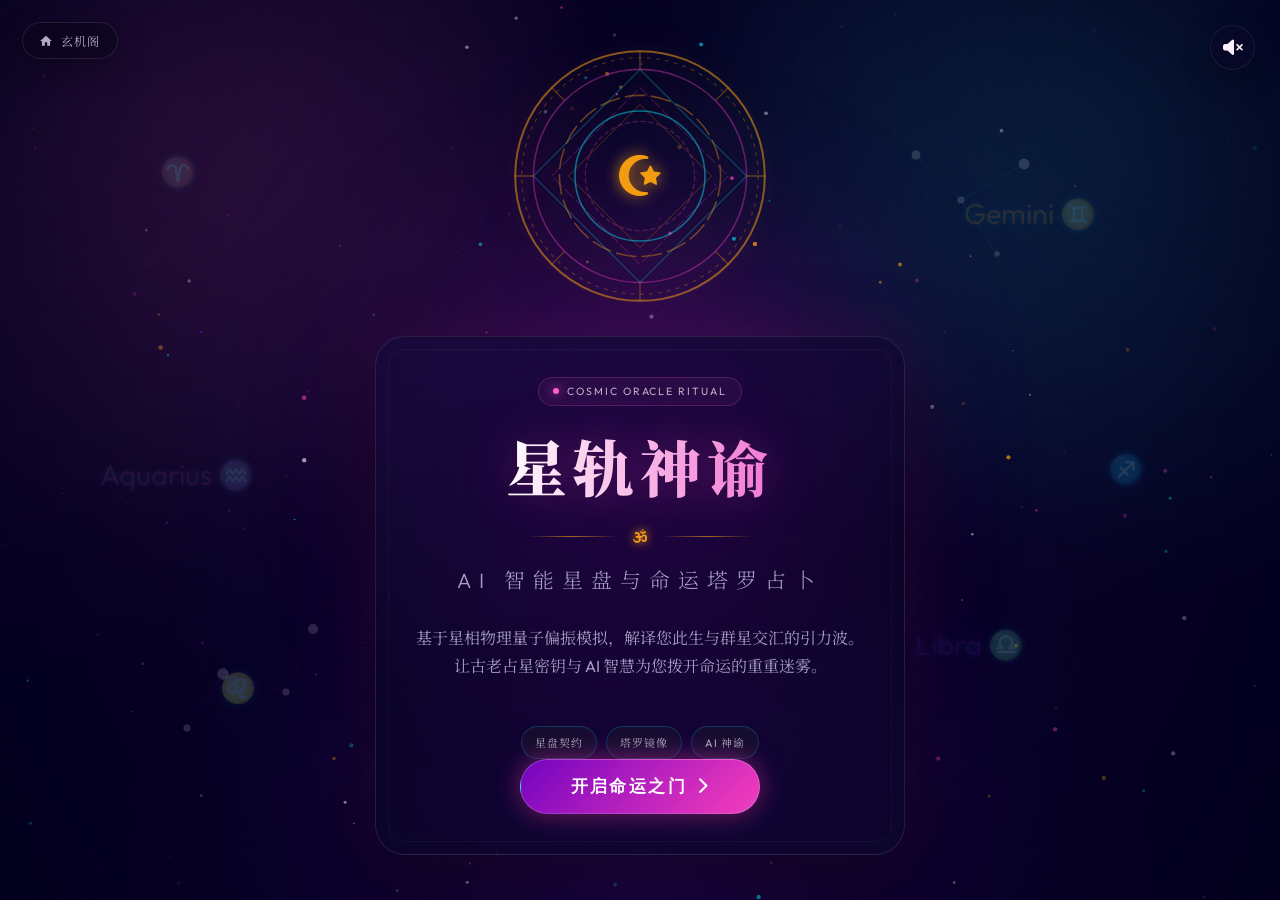
==== commit 6af42046: "Make plain-speak lead with a direct on-topic answer Always quote the user's question in the first li" ====
--- a/ai-fortune-teller/index.html
+++ b/ai-fortune-teller/index.html
@@ -163,12 +163,12 @@
                             </div>
                         </div>
 
-                        <!-- Optional question -->
+                        <!-- Specific question — drives plain-speak answer -->
                         <div class="input-group">
-                            <label for="user-question">具体想问的事（可选）</label>
+                            <label for="user-question">具体想问的事（写原话，回答才对题）</label>
                             <div class="input-wrapper">
                                 <i class="fa-regular fa-comment-dots input-icon"></i>
-                                <input type="text" id="user-question" placeholder="例如：我今年会不会遇到真爱？">
+                                <input type="text" id="user-question" placeholder="例如：我是不是舔狗？要不要表白？他是不是渣？">
                             </div>
                         </div>
 
--- a/assets/plain-speak.css
+++ b/assets/plain-speak.css
@@ -135,19 +135,20 @@
 }
 
 .plain-speak-body {
-    margin: 0 0 0.7rem;
-    font-size: 0.88rem;
-    line-height: 1.72;
-    color: rgba(255, 255, 255, 0.72);
+    margin: 0;
+    font-size: 0.9rem;
+    line-height: 1.8;
+    color: rgba(255, 255, 255, 0.78);
+}
+
+.plain-speak-body br {
+    content: '';
+    display: block;
+    margin-top: 0.55em;
 }
 
 .plain-speak-tip {
-    margin: 0;
-    padding-top: 0.55rem;
-    border-top: 1px dashed rgba(255, 255, 255, 0.1);
-    font-size: 0.8rem;
-    line-height: 1.6;
-    color: rgba(255, 255, 255, 0.55);
+    display: none;
 }
 
 /* 主题微调 */
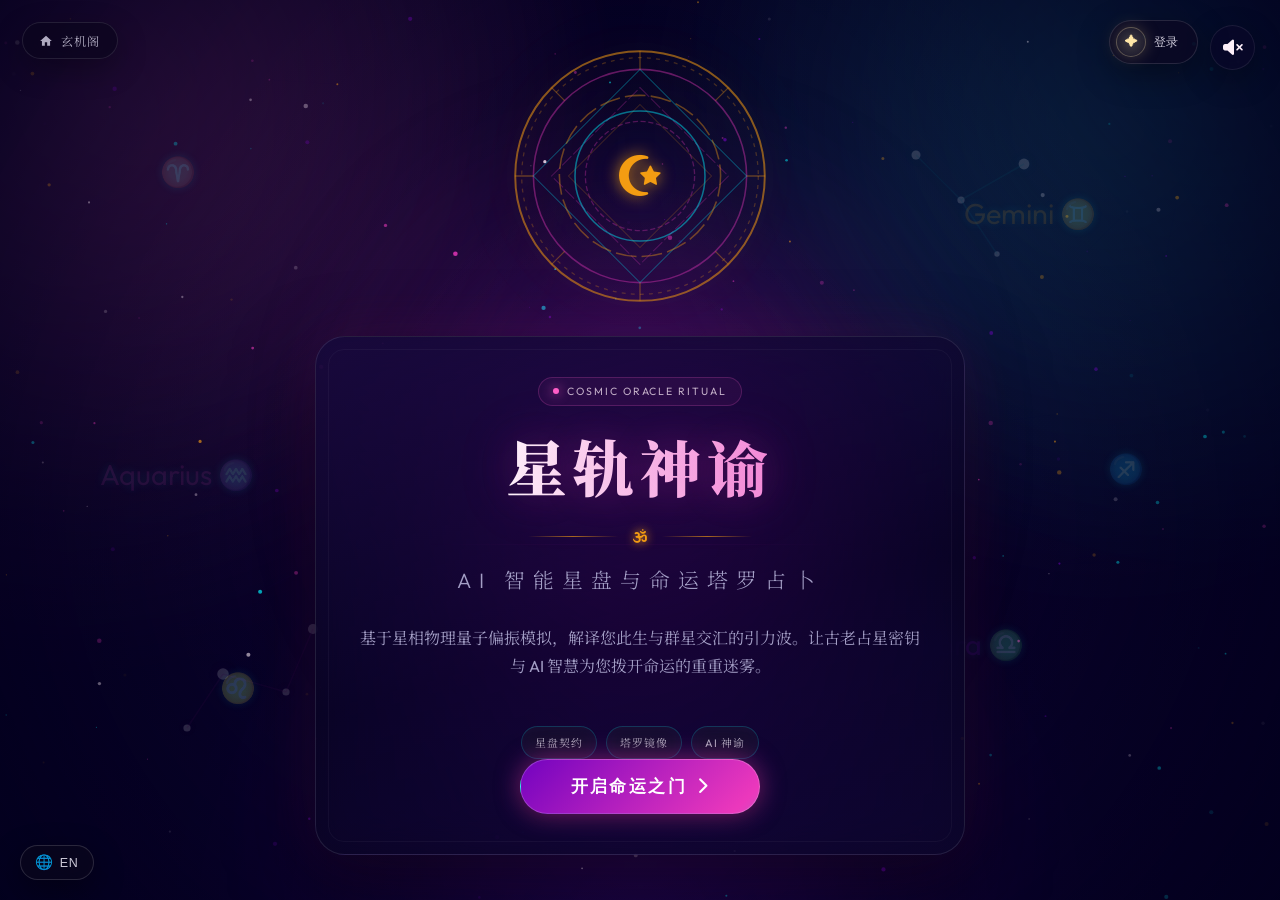
==== commit 1f397945: "feat: 用户登录/积分系统、多AI解读师、中英文切换 - 新增登录/注册/积分(每次占卜1积分+每日签到) - 新增5位说人话解读师与外接AI连接器 - 新增全站中英文切换 i18n" ====
--- a/ai-fortune-teller/index.html
+++ b/ai-fortune-teller/index.html
@@ -17,6 +17,9 @@
     <link rel="stylesheet" href="/assets/themes.css">
     <link rel="stylesheet" href="/assets/plain-speak.css">
     <link rel="stylesheet" href="/assets/premium-subpages.css">
+    <link rel="stylesheet" href="../assets/auth.css">
+    <link rel="stylesheet" href="../assets/ai-reader.css">
+    <script src="../assets/i18n.js"></script>
 </head>
 <body class="theme-oracle">
     <!-- Background Canvas for Particles -->
@@ -113,18 +116,18 @@
                         <span class="sep-line"></span>
                     </div>
 
-                    <p class="mystic-subtitle">AI 智能星盘与命运塔罗占卜</p>
-                    <div class="mystic-desc">
+                    <p class="mystic-subtitle" data-i18n="oracle.subtitle">AI 智能星盘与命运塔罗占卜</p>
+                    <div class="mystic-desc" data-i18n="oracle.desc">
                         基于星相物理量子偏振模拟，解译您此生与群星交汇的引力波。<br>
                         让古老占星密钥与 AI 智慧为您拨开命运的重重迷雾。
                     </div>
                     <div class="feature-chips">
-                        <span class="feature-chip">星盘契约</span>
-                        <span class="feature-chip">塔罗镜像</span>
-                        <span class="feature-chip">AI 神谕</span>
+                        <span class="feature-chip" data-i18n="oracle.tag1">星盘契约</span>
+                        <span class="feature-chip" data-i18n="oracle.tag2">塔罗镜像</span>
+                        <span class="feature-chip" data-i18n="oracle.tag3">AI 神谕</span>
                     </div>
                     <button class="btn btn-mystic animate-pulse" id="btn-enter">
-                        <span>开启命运之门</span>
+                        <span data-i18n="oracle.enter">开启命运之门</span>
                         <i class="fa-solid fa-chevron-right"></i>
                     </button>
                 </div>
@@ -136,65 +139,65 @@
             <div class="content-wrapper">
                 <div class="glass-card premium-frame fade-in-up">
                     <div class="card-header">
-                        <h2>星盘契约</h2>
-                        <p class="card-subtitle">请留下您的印记，以便AI读取对应的宇宙频率</p>
+                        <h2 data-i18n="oracle.contractTitle">星盘契约</h2>
+                        <p class="card-subtitle" data-i18n="oracle.contractSub">请留下您的印记，以便AI读取对应的宇宙频率</p>
                     </div>
                     <form id="fortune-form" autocomplete="off">
                         <div class="form-grid">
                             <!-- Name Input -->
                             <div class="input-group">
-                                <label for="user-name">您的称呼</label>
+                                <label for="user-name" data-i18n="oracle.name">您的称呼</label>
                                 <div class="input-wrapper">
                                     <i class="fa-regular fa-user input-icon"></i>
-                                    <input type="text" id="user-name" placeholder="输入名字或代号" required>
+                                    <input type="text" id="user-name" placeholder="输入名字或代号" data-i18n-placeholder="oracle.namePh" required>
                                 </div>
                             </div>
                             
                             <!-- Birthdate Input -->
                             <div class="input-group">
-                                <label for="birth-date">诞生之日</label>
+                                <label for="birth-date" data-i18n="oracle.birth">诞生之日</label>
                                 <div class="input-wrapper">
                                     <i class="fa-regular fa-calendar-days input-icon"></i>
                                     <input type="date" id="birth-date" required>
                                 </div>
                                 <div class="zodiac-badge" id="zodiac-badge">
-                                    <span id="zodiac-text">自动测算星轨...</span>
+                                    <span id="zodiac-text" data-i18n="oracle.autoZodiac">自动测算星轨...</span>
                                 </div>
                             </div>
                         </div>
 
                         <!-- Specific question — drives plain-speak answer -->
                         <div class="input-group">
-                            <label for="user-question">具体想问的事（写原话，回答才对题）</label>
+                            <label for="user-question" data-i18n="oracle.question">具体想问的事（写原话，回答才对题）</label>
                             <div class="input-wrapper">
                                 <i class="fa-regular fa-comment-dots input-icon"></i>
-                                <input type="text" id="user-question" placeholder="例如：我是不是舔狗？要不要表白？他是不是渣？">
+                                <input type="text" id="user-question" placeholder="例如：我是不是舔狗？要不要表白？他是不是渣？" data-i18n-placeholder="oracle.questionPh">
                             </div>
                         </div>
 
                         <!-- Focus Area Selection -->
                         <div class="input-group focus-group">
-                            <label>追寻之问（选择您最想探寻的运势领域）</label>
+                            <label data-i18n="oracle.focus">追寻之问（选择您最想探寻的运势领域）</label>
                             <div class="focus-selector">
                                 <div class="focus-option active" data-category="general">
                                     <i class="fa-solid fa-yin-yang"></i>
-                                    <span>综合运势</span>
+                                    <span data-i18n="oracle.focusGeneral">综合运势</span>
                                 </div>
                                 <div class="focus-option" data-category="love">
                                     <i class="fa-solid fa-heart"></i>
-                                    <span>恋爱情感</span>
+                                    <span data-i18n="oracle.focusLove">恋爱情感</span>
                                 </div>
                                 <div class="focus-option" data-category="career">
                                     <i class="fa-solid fa-briefcase"></i>
-                                    <span>事业学业</span>
+                                    <span data-i18n="oracle.focusCareer">事业学业</span>
                                 </div>
                                 <div class="focus-option" data-category="wealth">
                                     <i class="fa-solid fa-coins"></i>
-                                    <span>财富走势</span>
+                                    <span data-i18n="oracle.focusWealth">财富走势</span>
                                 </div>
                                 <div class="focus-option" data-category="health">
                                     <i class="fa-solid fa-heart-pulse"></i>
-                                    <span>健康指引</span>
+                                    <span data-i18n="oracle.focusHealth">健康指引</span>
                                 </div>
                             </div>
                         </div>
@@ -202,7 +205,7 @@
                         <!-- Submit Button -->
                         <div class="form-actions text-center">
                             <button type="submit" class="btn btn-primary btn-glow" id="btn-submit">
-                                <span>召唤星轨神谕</span>
+                                <span data-i18n="oracle.submit">召唤星轨神谕</span>
                                 <i class="fa-solid fa-infinity"></i>
                             </button>
                         </div>
@@ -216,8 +219,8 @@
             <div class="content-wrapper">
                 <div class="glass-card drawing-card premium-frame fade-in-up text-center">
                     <div class="card-header">
-                        <h2>手书契印</h2>
-                        <p class="card-subtitle">请凭直觉在圆盘中画出您的命运符号（画完才会激发光芒）</p>
+                        <h2 data-i18n="oracle.drawTitle">手书契印</h2>
+                        <p class="card-subtitle" data-i18n="oracle.drawSub">请凭直觉在圆盘中画出您的命运符号（画完才会激发光芒）</p>
                     </div>
                     
                     <!-- Large Canvas Drawing Area -->
@@ -231,11 +234,12 @@
                     <div class="drawing-actions">
                         <button class="btn btn-secondary" id="btn-clear-canvas">
                             <i class="fa-solid fa-eraser"></i>
-                            <span>重置符印</span>
+                            <span data-i18n="oracle.drawReset">重置符印</span>
                         </button>
                         <button class="btn btn-primary btn-glow" id="btn-confirm-canvas">
-                            <span>灌注星能并召唤</span>
+                            <span data-i18n="oracle.drawConfirm">灌注星能并召唤</span>
                             <i class="fa-solid fa-bolt"></i>
+                            <span class="xjg-cost" data-i18n="common.cost">1 积分/次</span>
                         </button>
                     </div>
                 </div>
@@ -262,7 +266,7 @@
                     </div>
                 </div>
                 
-                <h3 class="loading-title">正在呼唤星辰...</h3>
+                <h3 class="loading-title" data-i18n="oracle.loading">正在呼唤星辰...</h3>
                 
                 <div class="loading-console">
                     <div class="console-line">Ready to trace astronomical strings...</div>
@@ -476,6 +480,8 @@
 
     <script src="/assets/atmosphere.js"></script>
     <script src="/assets/plain-speak.js"></script>
+    <script src="../assets/auth.js"></script>
+    <script src="../assets/ai-reader.js"></script>
     <script src="particles.js"></script>
     <script src="app.js"></script>
 </body>
--- a/assets/auth.css
+++ b/assets/auth.css
@@ -0,0 +1,564 @@
+/* ============================================================
+   玄机阁 · 用户与积分系统 UI
+   悬浮账户组件 / 登录弹窗 / 积分不足弹窗 / Toast
+   ============================================================ */
+
+.xjg-widget {
+    --xjg-gold: #e8c872;
+    --xjg-gold-soft: #ffe7a8;
+    --xjg-cyan: #4de8ff;
+    --xjg-rose: #ff5ec8;
+    --xjg-bg: rgba(12, 8, 34, 0.72);
+    --xjg-border: rgba(255, 255, 255, 0.12);
+    position: fixed;
+    top: 20px;
+    right: 20px;
+    z-index: 9999;
+    font-family: 'Outfit', 'Noto Sans SC', 'Noto Serif SC', sans-serif;
+}
+
+/* 悬浮按钮 */
+.xjg-widget-btn {
+    display: inline-flex;
+    align-items: center;
+    gap: 8px;
+    padding: 6px 12px 6px 6px;
+    border-radius: 999px;
+    border: 1px solid var(--xjg-border);
+    background: var(--xjg-bg);
+    backdrop-filter: blur(18px);
+    -webkit-backdrop-filter: blur(18px);
+    color: #f7f3ff;
+    cursor: pointer;
+    box-shadow: 0 10px 32px rgba(0, 0, 0, 0.35);
+    transition: transform 0.25s ease, border-color 0.25s ease, box-shadow 0.25s ease;
+    font-size: 0.78rem;
+    letter-spacing: 0.04em;
+    white-space: nowrap;
+}
+
+.xjg-widget-btn:hover {
+    transform: translateY(-2px);
+    border-color: rgba(232, 200, 114, 0.45);
+    box-shadow: 0 14px 38px rgba(0, 0, 0, 0.42), 0 0 0 1px rgba(232, 200, 114, 0.12);
+}
+
+.xjg-avatar {
+    display: grid;
+    place-items: center;
+    width: 30px;
+    height: 30px;
+    border-radius: 50%;
+    color: var(--xjg-gold-soft);
+    font-weight: 700;
+    background: radial-gradient(circle, rgba(255, 231, 168, 0.22), rgba(232, 200, 114, 0.05));
+    border: 1px solid rgba(255, 231, 168, 0.28);
+    box-shadow: 0 0 16px rgba(232, 200, 114, 0.25);
+}
+
+.xjg-widget-label {
+    padding-right: 6px;
+    color: rgba(247, 243, 255, 0.82);
+}
+
+.xjg-name {
+    max-width: 90px;
+    overflow: hidden;
+    text-overflow: ellipsis;
+    color: rgba(247, 243, 255, 0.9);
+}
+
+.xjg-points {
+    padding: 3px 9px;
+    border-radius: 999px;
+    background: linear-gradient(135deg, rgba(255, 231, 168, 0.16), rgba(232, 200, 114, 0.06));
+    border: 1px solid rgba(232, 200, 114, 0.28);
+    color: var(--xjg-gold-soft);
+    font-size: 0.74rem;
+    letter-spacing: 0.05em;
+}
+
+/* 下拉面板 */
+.xjg-panel {
+    position: absolute;
+    top: calc(100% + 10px);
+    right: 0;
+    width: 248px;
+    padding: 14px;
+    border-radius: 18px;
+    border: 1px solid rgba(255, 255, 255, 0.12);
+    background: linear-gradient(180deg, rgba(16, 10, 40, 0.94), rgba(8, 5, 22, 0.96));
+    backdrop-filter: blur(22px);
+    -webkit-backdrop-filter: blur(22px);
+    box-shadow: 0 26px 70px rgba(0, 0, 0, 0.5);
+    opacity: 0;
+    visibility: hidden;
+    transform: translateY(-8px) scale(0.98);
+    transform-origin: top right;
+    transition: opacity 0.24s ease, transform 0.24s ease, visibility 0.24s;
+}
+
+.xjg-panel.open {
+    opacity: 1;
+    visibility: visible;
+    transform: translateY(0) scale(1);
+}
+
+.xjg-panel-head {
+    display: flex;
+    align-items: center;
+    gap: 10px;
+    padding-bottom: 12px;
+    border-bottom: 1px solid rgba(255, 255, 255, 0.08);
+}
+
+.xjg-panel-avatar {
+    display: grid;
+    place-items: center;
+    width: 38px;
+    height: 38px;
+    border-radius: 50%;
+    color: var(--xjg-gold-soft);
+    font-weight: 700;
+    background: radial-gradient(circle, rgba(255, 231, 168, 0.22), rgba(232, 200, 114, 0.05));
+    border: 1px solid rgba(255, 231, 168, 0.28);
+}
+
+.xjg-panel-name {
+    font-size: 0.92rem;
+    font-weight: 600;
+    color: #f7f3ff;
+}
+
+.xjg-panel-sub {
+    margin-top: 2px;
+    font-size: 0.66rem;
+    letter-spacing: 0.14em;
+    color: rgba(247, 243, 255, 0.42);
+}
+
+.xjg-panel-balance {
+    display: flex;
+    align-items: center;
+    justify-content: space-between;
+    margin-top: 12px;
+    padding: 10px 12px;
+    border-radius: 12px;
+    background: rgba(255, 255, 255, 0.04);
+    border: 1px solid rgba(255, 255, 255, 0.07);
+    font-size: 0.76rem;
+    color: rgba(247, 243, 255, 0.6);
+}
+
+.xjg-panel-balance strong {
+    color: var(--xjg-gold-soft);
+    font-size: 0.92rem;
+}
+
+.xjg-panel-tip {
+    margin: 10px 2px 0;
+    font-size: 0.66rem;
+    line-height: 1.6;
+    color: rgba(247, 243, 255, 0.4);
+}
+
+.xjg-panel-btn {
+    width: 100%;
+    margin-top: 8px;
+    padding: 9px 12px;
+    border-radius: 12px;
+    border: 1px solid rgba(255, 255, 255, 0.1);
+    background: rgba(255, 255, 255, 0.04);
+    color: rgba(247, 243, 255, 0.82);
+    font-size: 0.78rem;
+    cursor: pointer;
+    transition: border-color 0.25s ease, background 0.25s ease, color 0.25s ease;
+}
+
+.xjg-panel-btn:hover {
+    border-color: rgba(255, 255, 255, 0.22);
+    background: rgba(255, 255, 255, 0.08);
+}
+
+.xjg-panel-btn-primary {
+    color: #1a1028;
+    font-weight: 600;
+    background: linear-gradient(135deg, #ffe7a8, #e8c872);
+    border-color: transparent;
+    box-shadow: 0 8px 20px rgba(232, 200, 114, 0.24);
+}
+
+.xjg-panel-btn-primary:hover {
+    background: linear-gradient(135deg, #fff0c4, #f0d488);
+    border-color: transparent;
+}
+
+/* 弹窗遮罩 */
+.xjg-overlay {
+    position: fixed;
+    inset: 0;
+    z-index: 10000;
+    display: grid;
+    place-items: center;
+    padding: 1.2rem;
+    background: rgba(2, 0, 10, 0.72);
+    backdrop-filter: blur(10px);
+    -webkit-backdrop-filter: blur(10px);
+    opacity: 0;
+    visibility: hidden;
+    transition: opacity 0.28s ease, visibility 0.28s ease;
+}
+
+.xjg-overlay.open {
+    opacity: 1;
+    visibility: visible;
+}
+
+.xjg-modal {
+    position: relative;
+    width: min(380px, 100%);
+    padding: 22px 22px 20px;
+    border-radius: 22px;
+    border: 1px solid rgba(255, 255, 255, 0.14);
+    background: linear-gradient(180deg, rgba(18, 11, 44, 0.97), rgba(8, 5, 22, 0.98));
+    box-shadow: 0 30px 90px rgba(0, 0, 0, 0.6), inset 0 1px 0 rgba(255, 255, 255, 0.06);
+    transform: translateY(14px) scale(0.98);
+    transition: transform 0.28s cubic-bezier(0.22, 1, 0.36, 1);
+}
+
+.xjg-overlay.open .xjg-modal {
+    transform: translateY(0) scale(1);
+}
+
+.xjg-modal-sm {
+    width: min(340px, 100%);
+}
+
+.xjg-close {
+    position: absolute;
+    top: 14px;
+    right: 14px;
+    width: 30px;
+    height: 30px;
+    border-radius: 50%;
+    border: 1px solid rgba(255, 255, 255, 0.1);
+    background: rgba(255, 255, 255, 0.04);
+    color: rgba(247, 243, 255, 0.6);
+    font-size: 1rem;
+    line-height: 1;
+    cursor: pointer;
+    transition: all 0.22s ease;
+}
+
+.xjg-close:hover {
+    color: #fff;
+    border-color: rgba(255, 94, 200, 0.4);
+    background: rgba(255, 94, 200, 0.08);
+}
+
+.xjg-modal-head {
+    display: flex;
+    align-items: center;
+    gap: 12px;
+    margin-bottom: 16px;
+}
+
+.xjg-modal-sigil {
+    display: grid;
+    place-items: center;
+    width: 44px;
+    height: 44px;
+    border-radius: 14px;
+    color: var(--xjg-gold-soft);
+    font-size: 1.2rem;
+    background: radial-gradient(circle, rgba(255, 231, 168, 0.2), rgba(232, 200, 114, 0.05));
+    border: 1px solid rgba(255, 231, 168, 0.28);
+    box-shadow: 0 0 22px rgba(232, 200, 114, 0.22);
+}
+
+.xjg-modal-head h3 {
+    margin: 0;
+    font-family: 'Noto Serif SC', serif;
+    font-size: 1.15rem;
+    letter-spacing: 0.06em;
+    color: var(--xjg-gold-soft);
+}
+
+.xjg-modal-head p {
+    margin: 3px 0 0;
+    font-size: 0.68rem;
+    letter-spacing: 0.06em;
+    color: rgba(247, 243, 255, 0.45);
+}
+
+/* 切换 Tab */
+.xjg-tabs {
+    display: grid;
+    grid-template-columns: 1fr 1fr;
+    gap: 4px;
+    padding: 4px;
+    margin-bottom: 16px;
+    border-radius: 12px;
+    background: rgba(255, 255, 255, 0.04);
+    border: 1px solid rgba(255, 255, 255, 0.06);
+}
+
+.xjg-tab {
+    padding: 8px;
+    border: none;
+    border-radius: 9px;
+    background: transparent;
+    color: rgba(247, 243, 255, 0.5);
+    font-size: 0.8rem;
+    cursor: pointer;
+    transition: all 0.22s ease;
+}
+
+.xjg-tab.active {
+    color: #1a1028;
+    font-weight: 600;
+    background: linear-gradient(135deg, #ffe7a8, #e8c872);
+}
+
+/* 表单 */
+.xjg-field {
+    margin-bottom: 12px;
+}
+
+.xjg-field label {
+    display: block;
+    margin-bottom: 6px;
+    font-size: 0.68rem;
+    letter-spacing: 0.1em;
+    color: rgba(247, 243, 255, 0.5);
+}
+
+.xjg-field input {
+    width: 100%;
+    padding: 11px 13px;
+    border-radius: 12px;
+    border: 1px solid rgba(255, 255, 255, 0.1);
+    background: rgba(255, 255, 255, 0.04);
+    color: #f7f3ff;
+    font-size: 0.88rem;
+    outline: none;
+    transition: border-color 0.22s ease, box-shadow 0.22s ease;
+}
+
+.xjg-field input:focus {
+    border-color: rgba(232, 200, 114, 0.5);
+    box-shadow: 0 0 0 3px rgba(232, 200, 114, 0.12);
+}
+
+.xjg-field input::placeholder {
+    color: rgba(247, 243, 255, 0.3);
+}
+
+.xjg-submit {
+    width: 100%;
+    margin-top: 4px;
+    padding: 12px;
+    border: none;
+    border-radius: 12px;
+    background: linear-gradient(135deg, #ffe7a8, #e8c872);
+    color: #1a1028;
+    font-size: 0.88rem;
+    font-weight: 700;
+    letter-spacing: 0.1em;
+    cursor: pointer;
+    box-shadow: 0 10px 26px rgba(232, 200, 114, 0.26);
+    transition: transform 0.2s ease, box-shadow 0.2s ease;
+}
+
+.xjg-submit:hover {
+    transform: translateY(-1px);
+    box-shadow: 0 14px 32px rgba(232, 200, 114, 0.34);
+}
+
+.xjg-submit-ghost {
+    margin-top: 8px;
+    background: transparent;
+    color: rgba(247, 243, 255, 0.78);
+    border: 1px solid rgba(255, 255, 255, 0.12);
+    box-shadow: none;
+    font-weight: 500;
+}
+
+.xjg-submit-ghost:hover {
+    background: rgba(255, 255, 255, 0.05);
+    border-color: rgba(255, 255, 255, 0.22);
+    box-shadow: none;
+}
+
+.xjg-error {
+    min-height: 16px;
+    margin: 10px 0 2px;
+    text-align: center;
+    color: #ff8fb3;
+    font-size: 0.72rem;
+}
+
+.xjg-modal-tip {
+    margin-top: 12px;
+    text-align: center;
+    color: rgba(247, 243, 255, 0.36);
+    font-size: 0.64rem;
+    line-height: 1.7;
+}
+
+.xjg-recharge-balance {
+    margin-bottom: 14px;
+    padding: 12px;
+    border-radius: 12px;
+    text-align: center;
+    background: rgba(255, 255, 255, 0.04);
+    border: 1px solid rgba(255, 255, 255, 0.07);
+    color: rgba(247, 243, 255, 0.7);
+    font-size: 0.82rem;
+}
+
+.xjg-recharge-balance strong {
+    color: var(--xjg-gold-soft);
+    font-size: 1rem;
+}
+
+/* 按钮上的积分消耗徽标 */
+.xjg-cost {
+    display: inline-block;
+    margin-left: 8px;
+    padding: 2px 9px;
+    border-radius: 999px;
+    font-size: 0.62em;
+    font-weight: 600;
+    letter-spacing: 0.05em;
+    line-height: 1.5;
+    vertical-align: middle;
+    color: #ffe7a8;
+    background: rgba(232, 200, 114, 0.12);
+    border: 1px solid rgba(232, 200, 114, 0.32);
+    white-space: nowrap;
+}
+
+/* Toast 提示 */
+.xjg-toasts {
+    position: fixed;
+    bottom: 24px;
+    left: 50%;
+    transform: translateX(-50%);
+    z-index: 10001;
+    display: flex;
+    flex-direction: column;
+    align-items: center;
+    gap: 8px;
+    pointer-events: none;
+}
+
+.xjg-toast {
+    max-width: min(86vw, 420px);
+    padding: 11px 18px;
+    border-radius: 999px;
+    border: 1px solid rgba(232, 200, 114, 0.3);
+    background: rgba(12, 8, 34, 0.88);
+    backdrop-filter: blur(14px);
+    -webkit-backdrop-filter: blur(14px);
+    color: var(--xjg-gold-soft);
+    font-size: 0.8rem;
+    letter-spacing: 0.04em;
+    box-shadow: 0 16px 44px rgba(0, 0, 0, 0.45);
+    opacity: 0;
+    transform: translateY(12px);
+    transition: opacity 0.3s ease, transform 0.3s ease;
+}
+
+.xjg-toast.show {
+    opacity: 1;
+    transform: translateY(0);
+}
+
+.xjg-toast-warn {
+    border-color: rgba(255, 94, 200, 0.4);
+    color: #ffd6f0;
+}
+
+/* ============================================================
+   与各子页面主题的适配（避开右上角原有按钮）
+   ============================================================ */
+body.theme-oracle .xjg-widget {
+    right: 82px;
+}
+
+body.theme-ziwei .xjg-widget,
+body.theme-iching .xjg-widget {
+    top: 82px;
+}
+
+/* 主页：避开顶部导航胶囊 */
+body.xjg-portal .xjg-widget {
+    top: 92px;
+}
+
+@media (max-width: 700px) {
+    .xjg-widget {
+        top: auto;
+        bottom: 16px;
+        right: 16px;
+    }
+
+    .xjg-panel {
+        top: auto;
+        bottom: calc(100% + 10px);
+        transform-origin: bottom right;
+    }
+
+    body.theme-oracle .xjg-widget {
+        right: 16px;
+    }
+
+    body.theme-ziwei .xjg-widget,
+    body.theme-iching .xjg-widget,
+    body.xjg-portal .xjg-widget {
+        top: auto;
+        bottom: 16px;
+        right: 16px;
+    }
+
+    .xjg-name {
+        max-width: 70px;
+    }
+}
+
+/* ============================================================
+   全局细节打磨（选中颜色 / 滚动条）
+   ============================================================ */
+::selection {
+    background: rgba(232, 200, 114, 0.32);
+    color: #fff;
+}
+
+::-webkit-scrollbar {
+    width: 10px;
+    height: 10px;
+}
+
+::-webkit-scrollbar-track {
+    background: #070312;
+}
+
+::-webkit-scrollbar-thumb {
+    background: linear-gradient(180deg, rgba(232, 200, 114, 0.45), rgba(155, 109, 255, 0.4));
+    border-radius: 999px;
+    border: 2px solid #070312;
+}
+
+::-webkit-scrollbar-thumb:hover {
+    background: rgba(232, 200, 114, 0.7);
+}
+
+@media (prefers-reduced-motion: reduce) {
+    .xjg-overlay,
+    .xjg-modal,
+    .xjg-panel,
+    .xjg-toast {
+        transition-duration: 0.001ms !important;
+    }
+}
--- a/assets/ai-reader.css
+++ b/assets/ai-reader.css
@@ -0,0 +1,313 @@
+/* ============================================================
+   玄机阁 · 多 AI 解读师 / 外接 AI 设置 UI
+   ============================================================ */
+
+.ai-reader-wrap {
+    display: flex;
+    flex-direction: column;
+    gap: 0.65rem;
+}
+
+.ai-reader-bar {
+    display: flex;
+    align-items: center;
+    justify-content: space-between;
+    gap: 0.6rem;
+    flex-wrap: wrap;
+}
+
+.ai-reader-personas {
+    display: flex;
+    align-items: center;
+    gap: 0.45rem;
+    flex-wrap: wrap;
+}
+
+.ai-reader-chip {
+    padding: 0.38rem 0.72rem;
+    border-radius: 999px;
+    border: 1px solid rgba(255, 255, 255, 0.12);
+    background: rgba(255, 255, 255, 0.04);
+    color: rgba(247, 243, 255, 0.68);
+    font-size: 0.74rem;
+    letter-spacing: 0.02em;
+    cursor: pointer;
+    transition: all 0.22s ease;
+    white-space: nowrap;
+}
+
+.ai-reader-chip:hover {
+    border-color: rgba(255, 255, 255, 0.24);
+    color: #fff;
+}
+
+.ai-reader-chip.active {
+    color: #1a1028;
+    font-weight: 700;
+    background: linear-gradient(135deg, #ffe7a8, #e8c872);
+    border-color: transparent;
+    box-shadow: 0 6px 18px rgba(232, 200, 114, 0.28);
+}
+
+.ai-reader-settings {
+    padding: 0.38rem 0.78rem;
+    border-radius: 999px;
+    border: 1px solid rgba(255, 255, 255, 0.14);
+    background: rgba(255, 255, 255, 0.04);
+    color: rgba(247, 243, 255, 0.62);
+    font-size: 0.74rem;
+    cursor: pointer;
+    transition: all 0.22s ease;
+}
+
+.ai-reader-settings:hover {
+    color: var(--xjg-cyan, #4de8ff);
+    border-color: rgba(77, 232, 255, 0.4);
+    background: rgba(77, 232, 255, 0.08);
+}
+
+.ai-reader-status.is-offline {
+    color: rgba(255, 160, 160, 0.75);
+}
+
+/* AI 深度解读卡片 */
+.ai-reader-card-ai {
+    border-color: rgba(77, 232, 255, 0.24);
+}
+
+.ai-badge {
+    background: linear-gradient(90deg, #a8fff5, #4de8ff);
+    color: #031418;
+    box-shadow: 0 0 16px rgba(77, 232, 255, 0.3);
+}
+
+/* 主题微调 */
+body.theme-oracle .ai-reader-chip.active {
+    background: linear-gradient(135deg, #ffb6ec, #ff5ec8);
+    color: #1a0a18;
+    box-shadow: 0 6px 18px rgba(255, 94, 200, 0.3);
+}
+
+body.theme-iching .ai-reader-chip.active {
+    background: linear-gradient(135deg, #a8fff5, #00f0ff);
+    color: #031418;
+    box-shadow: 0 6px 18px rgba(0, 240, 255, 0.3);
+}
+
+body.theme-ziwei .ai-reader-chip.active {
+    background: linear-gradient(135deg, #fff0c4, #e8c872);
+    color: #1a1028;
+}
+
+/* ---------- 设置弹窗 ---------- */
+.ai-reader-overlay {
+    position: fixed;
+    inset: 0;
+    z-index: 10002;
+    display: grid;
+    place-items: center;
+    padding: 1.2rem;
+    background: rgba(2, 0, 10, 0.74);
+    backdrop-filter: blur(10px);
+    -webkit-backdrop-filter: blur(10px);
+    opacity: 0;
+    visibility: hidden;
+    transition: opacity 0.26s ease, visibility 0.26s ease;
+}
+
+.ai-reader-overlay.open {
+    opacity: 1;
+    visibility: visible;
+}
+
+.ai-reader-modal {
+    position: relative;
+    width: min(420px, 100%);
+    padding: 22px 22px 18px;
+    border-radius: 22px;
+    border: 1px solid rgba(255, 255, 255, 0.14);
+    background: linear-gradient(180deg, rgba(18, 11, 44, 0.97), rgba(8, 5, 22, 0.98));
+    box-shadow: 0 30px 90px rgba(0, 0, 0, 0.6), inset 0 1px 0 rgba(255, 255, 255, 0.06);
+    transform: translateY(14px) scale(0.98);
+    transition: transform 0.28s cubic-bezier(0.22, 1, 0.36, 1);
+}
+
+.ai-reader-overlay.open .ai-reader-modal {
+    transform: translateY(0) scale(1);
+}
+
+.ai-reader-close {
+    position: absolute;
+    top: 14px;
+    right: 14px;
+    width: 30px;
+    height: 30px;
+    border-radius: 50%;
+    border: 1px solid rgba(255, 255, 255, 0.1);
+    background: rgba(255, 255, 255, 0.04);
+    color: rgba(247, 243, 255, 0.6);
+    font-size: 1rem;
+    line-height: 1;
+    cursor: pointer;
+    transition: all 0.22s ease;
+}
+
+.ai-reader-close:hover {
+    color: #fff;
+    border-color: rgba(77, 232, 255, 0.4);
+    background: rgba(77, 232, 255, 0.08);
+}
+
+.ai-reader-modal-head {
+    display: flex;
+    align-items: center;
+    gap: 12px;
+    margin-bottom: 16px;
+}
+
+.ai-reader-modal-sigil {
+    display: grid;
+    place-items: center;
+    width: 44px;
+    height: 44px;
+    border-radius: 14px;
+    font-size: 1.3rem;
+    background: radial-gradient(circle, rgba(77, 232, 255, 0.18), rgba(77, 232, 255, 0.04));
+    border: 1px solid rgba(77, 232, 255, 0.28);
+}
+
+.ai-reader-modal-head h3 {
+    margin: 0;
+    font-family: 'Noto Serif SC', serif;
+    font-size: 1.12rem;
+    letter-spacing: 0.04em;
+    color: #f7f3ff;
+}
+
+.ai-reader-modal-head p {
+    margin: 3px 0 0;
+    font-size: 0.68rem;
+    color: rgba(247, 243, 255, 0.45);
+}
+
+.ai-reader-field {
+    display: flex;
+    align-items: center;
+    justify-content: space-between;
+    gap: 12px;
+    margin-bottom: 11px;
+    font-size: 0.78rem;
+    color: rgba(247, 243, 255, 0.66);
+}
+
+.ai-reader-field > span {
+    flex: 0 0 auto;
+}
+
+.ai-reader-field input[type='text'],
+.ai-reader-field input[type='password'] {
+    flex: 1;
+    padding: 9px 11px;
+    border-radius: 10px;
+    border: 1px solid rgba(255, 255, 255, 0.1);
+    background: rgba(255, 255, 255, 0.04);
+    color: #f7f3ff;
+    font-size: 0.82rem;
+    outline: none;
+    transition: border-color 0.22s ease, box-shadow 0.22s ease;
+}
+
+.ai-reader-field input:focus {
+    border-color: rgba(77, 232, 255, 0.5);
+    box-shadow: 0 0 0 3px rgba(77, 232, 255, 0.12);
+}
+
+.ai-reader-switch {
+    position: relative;
+    display: inline-block;
+    width: 44px;
+    height: 24px;
+    flex: 0 0 auto;
+}
+
+.ai-reader-switch input {
+    display: none;
+}
+
+.ai-reader-switch i {
+    position: absolute;
+    inset: 0;
+    border-radius: 999px;
+    background: rgba(255, 255, 255, 0.12);
+    border: 1px solid rgba(255, 255, 255, 0.16);
+    transition: all 0.22s ease;
+    cursor: pointer;
+}
+
+.ai-reader-switch i::after {
+    content: '';
+    position: absolute;
+    top: 2px;
+    left: 2px;
+    width: 18px;
+    height: 18px;
+    border-radius: 50%;
+    background: #fff;
+    transition: transform 0.22s ease;
+}
+
+.ai-reader-switch input:checked + i {
+    background: linear-gradient(135deg, #4de8ff, #2bb6d8);
+    border-color: transparent;
+}
+
+.ai-reader-switch input:checked + i::after {
+    transform: translateX(20px);
+}
+
+.ai-reader-save {
+    width: 100%;
+    margin-top: 4px;
+    padding: 11px;
+    border: none;
+    border-radius: 12px;
+    background: linear-gradient(135deg, #4de8ff, #2bb6d8);
+    color: #031418;
+    font-size: 0.88rem;
+    font-weight: 700;
+    letter-spacing: 0.08em;
+    cursor: pointer;
+    transition: transform 0.2s ease, box-shadow 0.2s ease;
+}
+
+.ai-reader-save:hover {
+    transform: translateY(-1px);
+    box-shadow: 0 12px 28px rgba(77, 232, 255, 0.28);
+}
+
+.ai-reader-warn {
+    margin-top: 12px;
+    font-size: 0.64rem;
+    line-height: 1.7;
+    color: rgba(247, 243, 255, 0.4);
+}
+
+@media (max-width: 640px) {
+    .ai-reader-bar {
+        flex-direction: column;
+        align-items: stretch;
+    }
+
+    .ai-reader-personas {
+        gap: 0.35rem;
+    }
+
+    .ai-reader-chip {
+        padding: 0.34rem 0.6rem;
+        font-size: 0.7rem;
+    }
+
+    .ai-reader-settings {
+        align-self: flex-start;
+    }
+}
